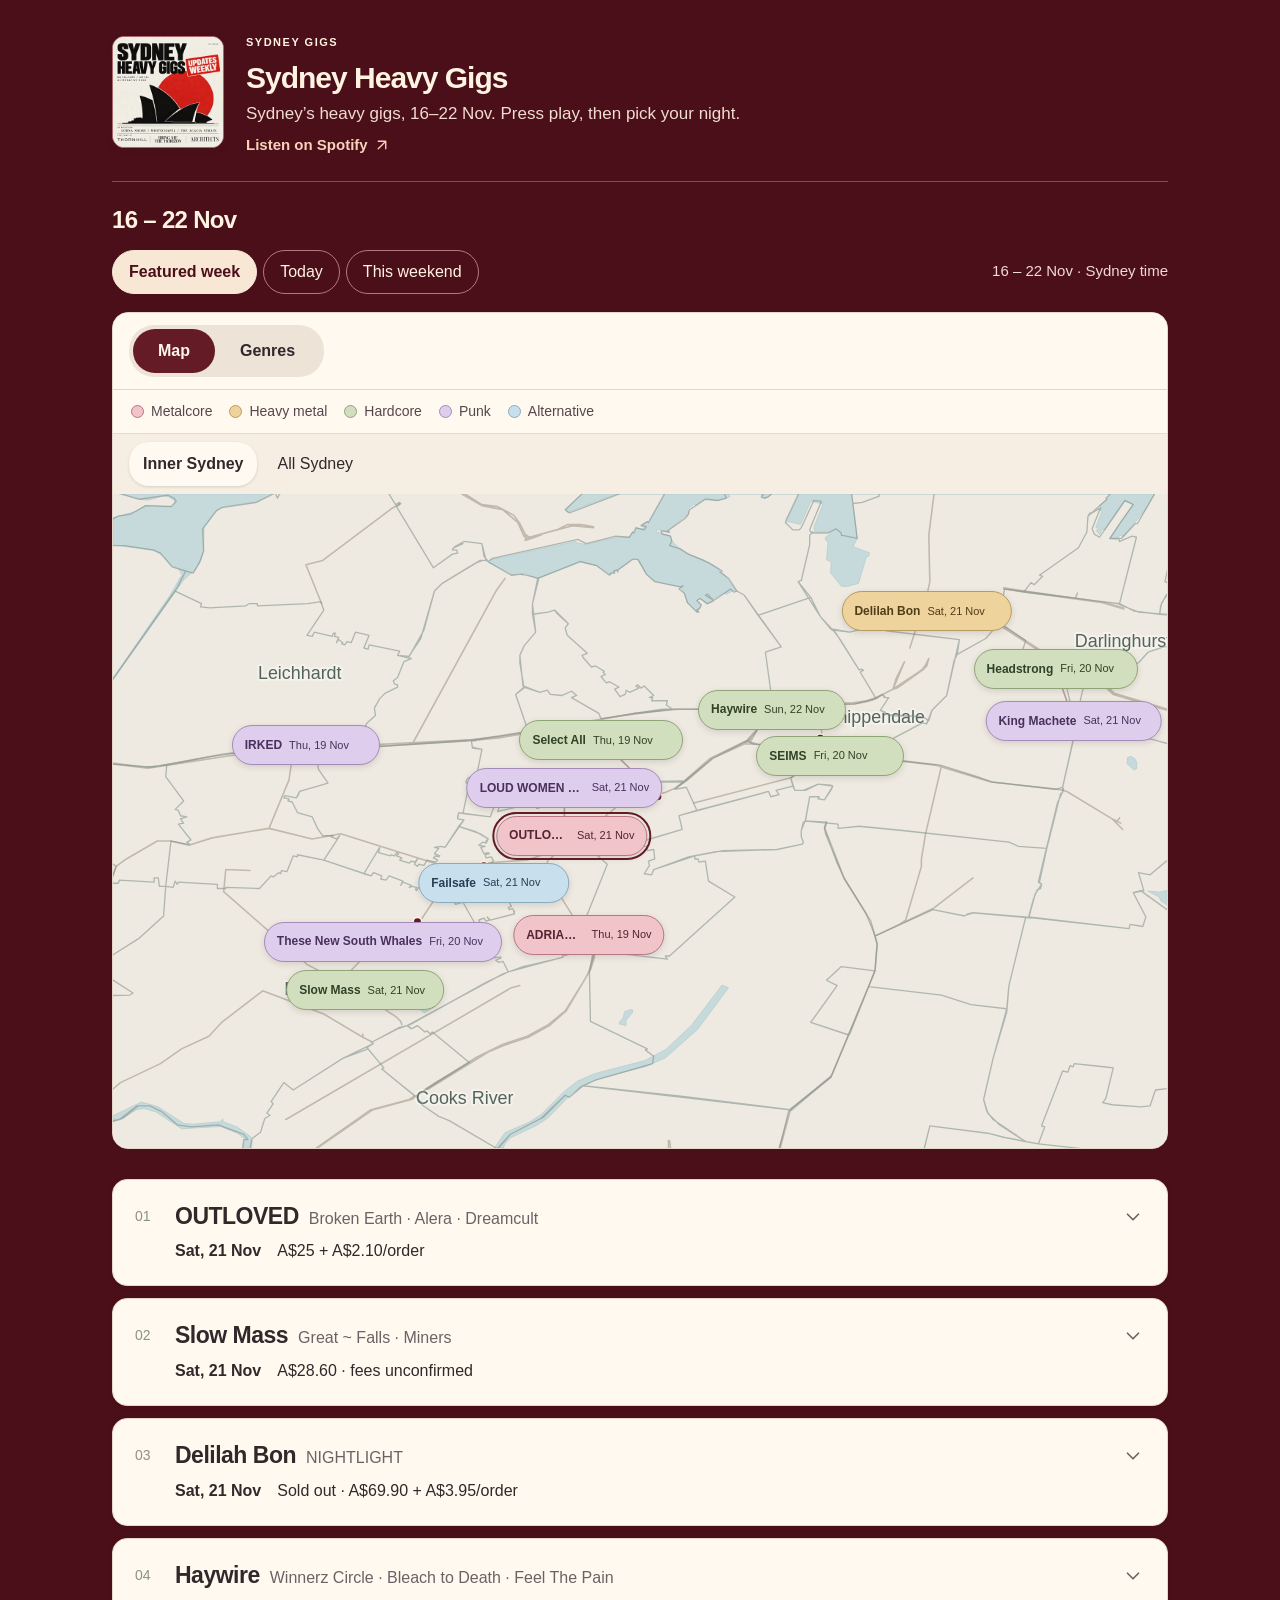
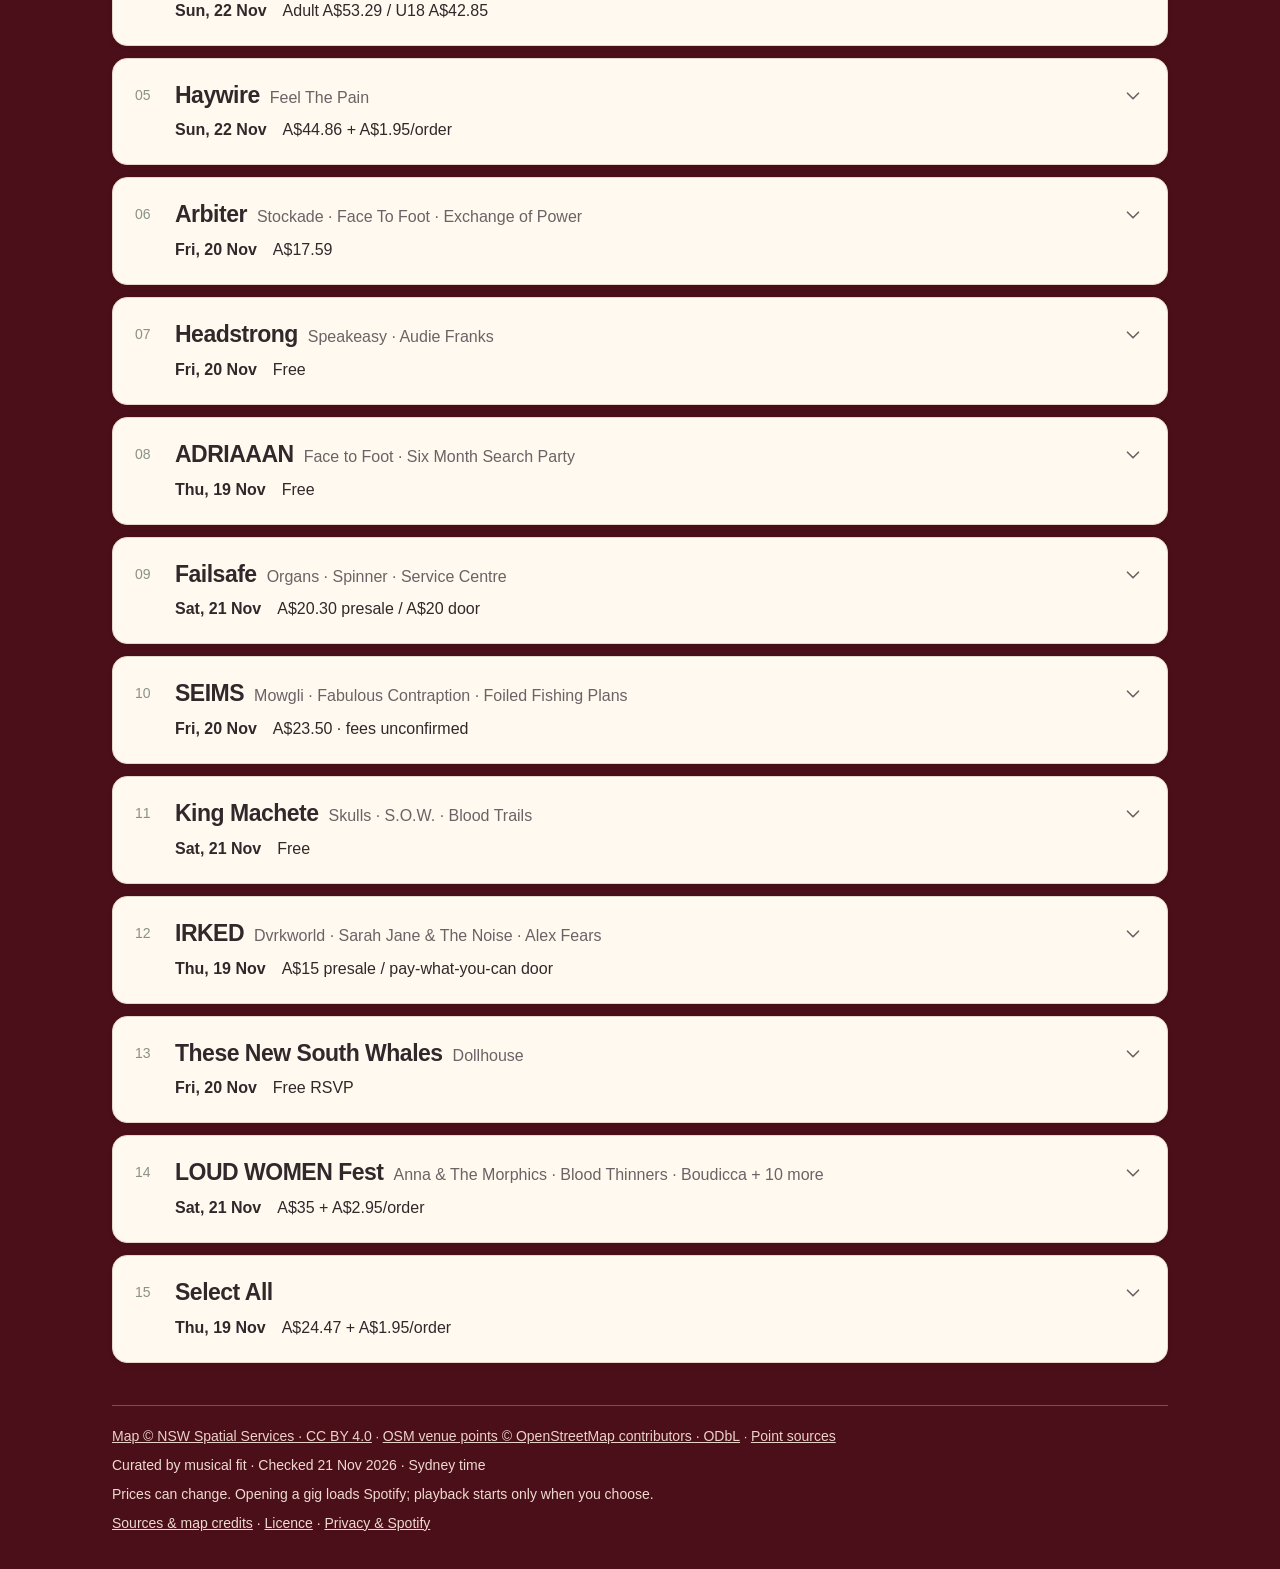
==== index.html @ d54b00a6 "Record verified OUTLOVED ticket tiers for 21 November" ====
<!doctype html>
<html lang="en"><head><meta charset="UTF-8"><meta name="viewport" content="width=device-width, initial-scale=1"><meta name="color-scheme" content="light"><meta name="referrer" content="no-referrer"><meta http-equiv="Content-Security-Policy" content="default-src 'none'; script-src 'self'; style-src 'self'; img-src 'self'; font-src 'self'; connect-src 'none'; frame-src https://open.spotify.com; object-src 'none'; base-uri 'none'; form-action 'none'"><title>Sydney gigs · 16–22 Nov</title><link rel="icon" href="favicon.svg?v=5b30d2fde8ed" type="image/svg+xml"><link rel="stylesheet" href="styles.css?v=2fd31ad7892c"><script src="security.js?v=bd25b4d85fe7" defer></script><script src="data.js?v=3a622772c182" defer></script><script src="geography.js?v=f5ee540078b4" defer></script><script src="app.js?v=1db90d4c1650" defer></script></head><body>
<a class="skip" href="#gigs">Skip to gigs</a><div class="page"><header class="playlist-header"><a class="playlist-feature" href="https://open.spotify.com/playlist/6vTaQXckWnAOEFIiVMTHNh" target="_blank" rel="noopener noreferrer"><div class="playlist-cover" id="playlist-cover"><img src="playlist-cover.webp?v=d2bd3bd86e45" width="300" height="300" alt="Sydney Heavy Gigs playlist artwork in cream and red"></div><div class="playlist-copy"><span class="brand">SYDNEY GIGS</span><h1>Sydney Heavy Gigs</h1><p>Sydney’s heavy gigs, 16–22 Nov. Press play, then pick your night.</p><span class="playlist-service">Listen on Spotify <svg class="ui-icon" width="18" height="18" viewBox="0 0 24 24" fill="none" stroke="currentColor" stroke-width="1.8" stroke-linecap="round" stroke-linejoin="round" aria-hidden="true" focusable="false"><path d="M7 17 17 7M7 7h10v10"/></svg></span></div></a></header>
<main><div class="week-line"><h2>16 – 22 Nov</h2></div><div class="date-controls"><div class="quick-filters" role="group" aria-label="Show dates"><button data-quick-filter="week" aria-pressed="true">Featured week</button><button data-quick-filter="today" aria-pressed="false">Today</button><button data-quick-filter="weekend" aria-pressed="false">This weekend</button></div><p id="quick-range" aria-live="polite">16 – 22 Nov · Sydney time</p></div><p id="quick-empty" role="status" hidden></p><section class="explorer" aria-label="Explore individual shows"><div class="map-bar"><div class="view-switch" role="group" aria-label="Explore by location or sound"><button id="map-toggle" aria-pressed="true">Map</button><button id="sound-toggle" aria-pressed="false">Genres</button></div></div><div id="genre-legend" class="genre-legend" aria-label="Genre colour legend"></div><div id="map-view"><div class="map-range" role="group" aria-label="Geographic coverage"><button data-map-range="city" aria-pressed="true">Inner Sydney</button><button data-map-range="wide" aria-pressed="false">All Sydney</button></div><div class="map-scroll"><div class="map-canvas" id="map-canvas"><img id="geographic-map" src="sydney-map.svg?v=905423e8b8bd" alt="Geographic map of Sydney"><img id="suburb-boundaries" src="sydney-suburbs.svg?v=fa37e2499f1a" alt="" aria-hidden="true"><svg id="map-lines" viewBox="0 0 1000 620" preserveAspectRatio="none" aria-hidden="true"></svg><div id="map-markers"></div></div></div></div><div id="sound-view" hidden><div id="genre-map" class="genre-map" aria-label="Individual gigs arranged across related genre regions"></div></div></section>
<section id="gigs" aria-label="This week's shows"><div id="gig-list"></div></section></main><footer><p class="map-attribution"><a href="MAP-LICENSE.txt?v=385b7ab3bd0a">Map © NSW Spatial Services · CC BY 4.0</a> · <a href="venue-coordinate-license.txt?v=2ff74d38068f">OSM venue points © OpenStreetMap contributors · ODbL</a> · <a href="venue-coordinate-sources.json?v=ea7352eab6ef">Point sources</a></p><p>Curated by musical fit · Checked 21 Nov 2026 · Sydney time</p><p>Prices can change. Opening a gig loads Spotify; playback starts only when you choose.</p><a href="PROVENANCE.txt?v=2e82fd19e1f1">Sources & map credits</a> · <a href="LICENSE.txt?v=875b96231281">Licence</a> · <a href="PRIVACY.txt?v=d795142dca82">Privacy & Spotify</a></footer></div>
<noscript>Enable JavaScript to explore the locally bundled gig data.</noscript></body></html>
---- styles.css ----
:root{--bg:#f6f7f4;--ink:#192720;--muted:#526158;--line:#d8dfd6;--accent:#a52f24;--white:#fff;--soft:#e9eee7}*{box-sizing:border-box}body{margin:0;background:var(--bg);color:var(--ink);font-family:Arial,Helvetica,sans-serif;font-size:17px;line-height:1.5}button,input,select{font:inherit;color:inherit}a{color:inherit}button,a{touch-action:manipulation}button{cursor:pointer}button:focus-visible,a:focus-visible{outline:3px solid var(--accent);outline-offset:4px}[hidden]{display:none!important}.page{max-width:1120px;padding:0 32px;margin:auto}header{display:flex;justify-content:space-between;align-items:center;gap:28px;padding:40px 0 34px}.brand{font-size:13px;font-weight:800;letter-spacing:2px}h1{font-size:38px;letter-spacing:-1.5px;line-height:1.1;margin:12px 0}header p{margin:0;color:var(--muted);font-size:17px}.playlist{border-radius:30px;background:var(--ink);color:white;font-size:16px;font-weight:700;padding:14px 23px;text-decoration:none;white-space:nowrap}.playlist:hover{background:var(--accent)}.week-line{display:flex;justify-content:space-between;align-items:center;padding:24px 0 18px;border-top:1px solid var(--line)}h2{font-size:24px;letter-spacing:-.7px;margin:0}.week-line>span{font-size:16px;color:var(--muted)}.explorer{border:1px solid var(--line);border-radius:18px;overflow:hidden;background:var(--white)}.map-bar{padding:16px 20px;display:flex;align-items:center;justify-content:space-between;gap:14px;border-bottom:1px solid var(--line)}.view-switch{display:flex;background:var(--soft);padding:4px;border-radius:25px}.view-switch button{border:0;background:transparent;border-radius:24px;padding:9px 25px;font-size:16px;font-weight:700;min-height:44px}.view-switch button[aria-pressed=true]{background:var(--ink);color:white}.map-help{color:var(--muted);font-size:15px}.map-canvas{position:relative;aspect-ratio:1000/620;background:#e6ede5;overflow:hidden}.map-canvas>img,.map-canvas>svg{width:100%;height:100%;position:absolute;inset:0}.map-canvas>img{object-fit:fill}.map-canvas>svg{pointer-events:none}.leader{stroke:#5a7164;stroke-width:1;opacity:.55}.gig-marker{position:absolute;transform:translate(-50%,-50%);border:2px solid white;background:var(--ink);color:#fff;width:38px;height:38px;border-radius:50%;font-size:14px;font-weight:700;display:grid;place-items:center;box-shadow:0 1px 4px #182b2840}.gig-marker:hover,.gig-marker[aria-pressed=true]{background:var(--accent);z-index:5;outline:3px solid #fff9}.gig-marker .marker-name{display:none}.map-note{font-size:14px;color:var(--muted);margin:0;padding:13px 20px}.selected-gig{border-top:1px solid var(--line);padding:20px;display:flex;align-items:center;gap:18px;justify-content:space-between;background:#fcfdfb}.selected-gig .selection-info{flex:1}.selection-label{font-size:13px;color:var(--accent);font-weight:bold;margin:0 0 4px}.selected-title{font-weight:800;font-size:23px;line-height:1.25;border:0;background:none;padding:0;text-align:left}.selected-meta{font-size:16px;color:var(--muted);margin:6px 0 0}.ticket-link{border:1px solid var(--ink);border-radius:25px;padding:10px 18px;font-weight:700;font-size:16px;text-decoration:none;min-height:46px;display:inline-flex;align-items:center;justify-content:center;white-space:nowrap}.ticket-link:hover{background:var(--ink);color:white}.genre-map{display:grid;grid-template-columns:repeat(3,1fr);gap:12px;padding:18px;background:#f4f6f1}.genre-region{padding:18px;border-radius:20px;min-width:0;background:#e4ebe3}.genre-region h3{font-size:18px;margin:0 0 13px;letter-spacing:-.4px}.genre-region:nth-child(1){background:#ead6cf}.genre-region:nth-child(2){background:#dde3d1}.genre-region:nth-child(3){background:#e9e3c9}.genre-region:nth-child(4){background:#d9e6df}.genre-region:nth-child(5){background:#dfddeb}.genre-region:nth-child(6){background:#e6e4dd}.genre-region:nth-child(7){background:#e2ded9}.genre-gigs{display:flex;flex-direction:column;gap:8px}.genre-gig{display:flex;align-items:center;gap:8px;text-align:left;border:1px solid #ffffffaa;background:#ffffffa8;border-radius:11px;padding:10px;font-size:15px;line-height:1.25;min-height:46px}.genre-gig .mini-number{font-size:12px;opacity:.7}.genre-gig[aria-pressed=true],.genre-gig:hover{background:var(--ink);color:white}.genre-gig .mini-date{font-size:12px;display:block;margin-top:4px;color:inherit;opacity:.8}#gigs{padding:30px 0}.gig-row{display:grid;grid-template-columns:36px 1fr auto;gap:16px;padding:26px 0;border-bottom:1px solid var(--line);align-items:start}.gig-number{color:#6d7b70;font-size:16px;padding-top:3px}.gig-main{min-width:0}.gig-heading{display:flex;align-items:baseline;gap:10px;flex-wrap:wrap}.band-button{font-size:22px;font-weight:800;line-height:1.25;background:none;border:0;padding:0;text-align:left;letter-spacing:-.45px}.band-button:hover{text-decoration:underline}.gig-support{font-size:16px;color:var(--muted);line-height:1.45}.gig-info{font-size:16px;margin-top:9px;color:var(--muted)}.gig-info strong{color:var(--ink)}.price-line{font-size:16px;margin-top:5px;color:var(--ink)}.row-action{padding-top:1px}.more-supports{font-size:15px;color:var(--muted)}footer{border-top:1px solid var(--line);padding:25px 0 35px;font-size:14px;color:var(--muted)}footer p{margin:0 0 8px}footer a{font-size:14px}dialog{border:1px solid var(--line);border-radius:18px;background:var(--bg);color:var(--ink);padding:36px;max-width:620px;width:calc(100% - 28px);max-height:90vh;box-shadow:0 20px 70px #0003}dialog::backdrop{background:#14231bb8}.close-dialog{position:absolute;top:8px;right:10px;background:none;border:0;width:48px;height:48px;font-size:32px}.dialog-kicker{font-size:15px;color:var(--accent)}dialog h2{font-size:30px;margin:15px 20px 14px 0;line-height:1.2}.dialog-info{white-space:pre-line;font-size:17px}.dialog-fit{border-top:1px solid var(--line);padding-top:16px;font-size:17px}.detail-links{display:flex;gap:10px;flex-wrap:wrap;margin:20px 0}.detail-links a{border:1px solid var(--ink);border-radius:24px;display:inline-flex;align-items:center;min-height:46px;padding:10px 17px;font-size:16px;text-decoration:none}.detail-links a:first-child{background:var(--ink);color:white}dialog h3{font-size:19px;margin:25px 0 14px}.artist-links{display:flex;gap:8px;flex-wrap:wrap}.artist-links a,.artist-links span{font-size:15px;min-height:44px;padding:9px 12px;border:1px solid var(--line);border-radius:10px;display:inline-flex;align-items:center}.artist-links span{color:var(--muted)}.source-note{font-size:14px;color:var(--muted);overflow-wrap:anywhere}.skip{position:fixed;top:-100px;z-index:100;background:var(--ink);color:white;padding:12px}.skip:focus{top:10px}
@media(max-width:700px){.page{padding:0 18px}header{display:block;padding:28px 0}h1{font-size:32px;margin:11px 0}header p{font-size:16px;max-width:360px}.playlist{display:inline-flex;margin-top:20px;font-size:16px;padding:12px 20px}h2{font-size:23px}.week-line{padding:20px 0 15px}.map-bar{padding:12px;gap:8px}.map-help{display:none}.view-switch{width:100%}.view-switch button{flex:1;padding:9px 16px}.map-canvas{aspect-ratio:650/750}.map-canvas>img,.map-canvas>svg{object-fit:fill}.gig-marker{width:32px;height:32px;font-size:12px;border-width:2px}.map-note{font-size:14px;padding:12px}.selected-gig{padding:16px;display:block}.selected-title{font-size:22px}.selected-meta{font-size:16px}.selected-gig .ticket-link{margin-top:14px}.genre-map{grid-template-columns:1fr 1fr;padding:10px;gap:9px}.genre-region{padding:12px;border-radius:14px}.genre-region h3{font-size:17px}.genre-gig{font-size:15px;padding:10px 8px}.genre-gig .mini-number{display:none}.genre-region:last-child{grid-column:span 2}.gig-row{grid-template-columns:26px 1fr;gap:10px;padding:23px 0}.gig-number{font-size:15px}.band-button{font-size:22px}.gig-heading{display:block}.gig-support{display:block;font-size:16px;margin-top:6px}.gig-info,.price-line{font-size:16px}.row-action{grid-column:2}.row-action .ticket-link{padding:8px 16px;min-height:44px;font-size:16px}#gigs{padding-top:15px}.gig-info span{display:block}dialog{padding:28px 22px}dialog h2{font-size:27px}.source-note{font-size:14px}}
@media(prefers-reduced-motion:no-preference){button,a{transition:background-color .15s,color .15s}}

.map-range{display:flex;gap:6px;padding:12px 20px;background:#f4f6f1}.map-range button{border:0;background:transparent;border-radius:20px;padding:8px 14px;min-height:44px;font-size:15px}.map-range button[aria-pressed=true]{background:white;box-shadow:0 1px 3px #0002;font-weight:bold}.load-spotify{min-height:46px;padding:10px 18px;border:1px solid var(--ink);border-radius:24px;background:var(--ink);color:white;font-size:16px}.spotify-slot iframe{border:0;border-radius:12px;margin-top:12px}.map-note{padding-bottom:15px}

.gig-marker{width:44px;height:44px;font-size:15px}.gig-marker[aria-pressed=true] .marker-name{display:block;position:absolute;left:50%;bottom:calc(100% + 6px);transform:translateX(-50%);background:var(--ink);border:2px solid white;color:white;border-radius:9px;padding:7px 10px;white-space:nowrap;font-size:15px;max-width:220px;overflow:hidden;text-overflow:ellipsis;box-shadow:0 2px 8px #0003;pointer-events:none}@media(max-width:700px){.gig-marker{width:44px;height:44px;font-size:15px}.map-canvas{aspect-ratio:650/850}}

.gig-row{grid-template-columns:30px 1fr;gap:14px;padding:0;border-bottom:1px solid var(--line)}.gig-number{padding-top:28px}.gig-summary{border:0;background:none;position:relative;padding:24px 32px 24px 0;text-align:left;width:100%;min-width:0}.band-name{font-size:23px;font-weight:800;letter-spacing:-.5px;line-height:1.25}.gig-facts{display:flex;gap:18px;flex-wrap:wrap;font-size:16px;margin-top:10px}.gig-facts strong{font-weight:600}.expand-icon{position:absolute;right:0;top:25px;font-size:25px;color:var(--muted)}.gig-summary:hover .band-name{text-decoration:underline}.gig-summary[aria-expanded=true] .band-name{color:var(--accent)}.gig-details{grid-column:2;padding:0 0 26px}.gig-details .dialog-fit{margin:14px 0}.gig-details h3{font-size:19px;margin:24px 0 12px}.gig-details .source-note{max-width:720px}.gig-details .spotify-slot{max-width:620px}@media(max-width:700px){.gig-row{grid-template-columns:23px 1fr;gap:9px}.gig-summary{padding:23px 25px 23px 0}.band-name{font-size:22px}.gig-facts{gap:4px;flex-direction:column;font-size:16px}.gig-details{grid-column:1 / -1;padding:0 0 22px}.gig-support{font-size:16px}.expand-icon{font-size:24px}}

.map-scroll{overflow:auto;overscroll-behavior-inline:contain}.map-canvas{aspect-ratio:1000/620;min-width:720px}.map-credit{font-size:12px;color:var(--muted);padding:0 20px 13px;margin:0}@media(max-width:700px){.map-canvas{aspect-ratio:1000/620;min-width:720px}.map-credit{padding:0 12px 13px}}

.map-credit{font-size:14px}.map-range button{font-size:16px}.genre-gig .mini-date{font-size:14px}.genre-gig .mini-number{font-size:14px}

.unlocated{padding:0 20px 15px;font-size:15px}.unlocated summary{cursor:pointer;min-height:44px;display:list-item;padding:8px 0}.unlocated-list{display:flex;gap:8px;flex-wrap:wrap}.unlocated-list button{border:1px solid var(--line);padding:10px 12px;min-height:44px;background:white;border-radius:10px;font-size:15px}

.quick-filters{display:flex;gap:8px;margin:12px 0}.quick-filters button{font:inherit;min-height:44px;border:1px solid #ccc;background:transparent;border-radius:22px;padding:8px 16px}.quick-filters button[aria-pressed="true"]{background:#242624;color:#fff}#quick-empty{padding:12px;font-size:16px}
/* Focused 15-show edition: neutral surfaces, one warm accent. */
:root{--bg:#f7f7f5;--ink:#292c29;--muted:#666c66;--line:#dfe2db;--accent:#aa432e;--white:#fff;--soft:#eceee9}
.playlist-header{padding:28px 0 24px;display:block}.playlist-feature{display:flex;align-items:center;gap:22px;text-decoration:none;width:fit-content}.playlist-cover{width:112px;height:112px;flex:none;border-radius:12px;overflow:hidden;background:#eadcc4;color:#aa432e;display:grid;place-items:center;box-shadow:0 2px 8px #2a2d2210}.playlist-cover span{font-size:22px;font-weight:900;line-height:.95;letter-spacing:-1px}.playlist-cover img{width:100%;height:100%;object-fit:cover;display:block}.playlist-copy h1{font-size:30px;margin:7px 0;letter-spacing:-1px}.playlist-copy p{font-size:17px;margin:0;color:var(--muted)}.playlist-service{display:block;margin-top:8px;font-size:15px;font-weight:700;color:var(--accent)}.playlist-copy .brand{font-size:11px;letter-spacing:1.5px}.week-line{padding:20px 0 12px}.date-controls{display:flex;justify-content:space-between;align-items:center;gap:14px;margin:0 0 18px}.quick-filters{margin:0;display:flex;gap:6px;flex-wrap:wrap}.quick-filters button{border:1px solid var(--line);background:#fff;min-height:44px;padding:8px 16px;font-size:16px;border-radius:24px}.quick-filters button[aria-pressed=true]{background:var(--ink);border-color:var(--ink);color:white;font-weight:700}#quick-range{font-size:15px;color:var(--muted);margin:0}#quick-empty{margin:0 0 24px;padding:22px;background:#fff;border:1px solid var(--line);border-left:3px solid var(--accent);border-radius:12px;font-size:17px;line-height:1.6}.map-bar{padding:12px 16px}.map-range{padding:8px 16px;background:#f5f6f2}.explorer{border-radius:16px}.map-note,.selected-gig{display:none}.gig-row{border:1px solid var(--line);border-radius:15px;background:#fff;margin:0 0 12px;padding:0 22px;grid-template-columns:28px 1fr;gap:12px}.gig-number{font-size:14px;color:#8a9188;padding-top:26px}.gig-summary{padding:22px 30px 22px 0}.gig-heading{gap:10px}.band-name{font-size:23px}.gig-support{font-size:16px}.gig-facts{margin-top:9px;gap:16px;font-size:16px}.gig-details{padding:0 0 22px}.detail-layout{display:grid;grid-template-columns:minmax(0,1fr) minmax(280px,360px);gap:25px;align-items:start}.detail-layout:not(:has(.spotify-slot)){display:block}.detail-info{min-width:0;padding-top:2px}.detail-genre{font-size:16px;font-weight:700;color:var(--accent);margin:0 0 10px}.detail-time{font-size:16px;margin:0 0 12px}.venue-location{display:inline-block;font-size:17px;font-weight:600;text-decoration:underline;text-underline-offset:4px;line-height:1.5}.detail-actions{display:flex;gap:8px;flex-wrap:wrap;margin-top:20px}.detail-actions a{padding:9px 12px;min-height:44px;border:1px solid var(--line);border-radius:10px;font-size:15px;text-decoration:none;display:inline-flex;align-items:center;justify-content:center;background:#fafbf8}.detail-actions a:first-child{background:var(--ink);color:#fff;border-color:var(--ink)}.detail-actions a:hover{border-color:var(--accent)}.spotify-slot{min-width:0;max-width:none!important}.spotify-slot iframe{display:block;border:0;border-radius:12px;margin:0;width:100%;height:352px}.full-lineup{margin-top:16px;font-size:15px;color:var(--muted)}.full-lineup summary{cursor:pointer;min-height:44px;padding:9px 0}.full-lineup p{margin:0 0 10px}.map-attribution{font-size:13px}footer{padding-top:20px}.genre-map{padding:14px}.genre-region:empty{display:none}
@media(max-width:760px){.playlist-header{padding:23px 0}.playlist-feature{gap:16px}.playlist-cover{width:88px;height:88px;border-radius:10px}.playlist-cover span{font-size:18px}.playlist-copy h1{font-size:25px;line-height:1.1;margin:6px 0}.playlist-copy p{font-size:16px;max-width:240px}.playlist-service{font-size:14px;margin-top:6px}.playlist-copy .brand{display:none}.date-controls{display:block;margin-bottom:16px}.quick-filters{gap:6px}.quick-filters button{padding:8px 13px;font-size:15px}#quick-range{margin-top:10px;font-size:15px}.gig-row{padding:0 16px;grid-template-columns:20px 1fr;gap:10px}.gig-summary{padding:20px 24px 20px 0}.gig-number{padding-top:24px}.band-name{font-size:22px}.gig-support{font-size:16px}.gig-facts{gap:4px;font-size:16px}.gig-details{grid-column:1 / -1}.detail-layout{display:flex;flex-direction:column;gap:18px}.detail-info{width:100%}.spotify-slot{width:100%;max-width:440px!important}.detail-actions{margin-top:16px;gap:7px}.detail-actions a{font-size:14px;padding:9px 10px}.map-attribution{font-size:13px}}
/* Burgundy edition: cream surfaces, restrained genre colour, readable named markers. */
:root{--bg:#4b0f19;--ink:#30282b;--muted:#6c6266;--line:#dfd7cf;--accent:#8c2945;--white:#fff9ef;--soft:#eee7dc}
body{background:var(--bg);color:#fff3e1}.playlist-copy h1,.playlist-copy .brand{color:#fff3e1}.playlist-copy p{color:#f1ddcf}.playlist-service{color:#f8d3ba}.playlist-cover{background:#f1e4cf;border:1px solid #a87179}.week-line{border-color:#885565}.date-controls #quick-range{color:#efdbd2}.quick-filters button{background:transparent;border-color:#ad7a88;color:#fff3e1}.quick-filters button[aria-pressed=true]{background:#f7e7d4;color:#4b0f19;border-color:#f7e7d4}.quick-filters button:hover{border-color:#fff3e1}.explorer,.gig-row{background:#fff9ef;color:var(--ink);border-color:#e4d6c9}.map-bar{background:#fff9ef;border-color:#e4d6c9}.map-range{background:#f6eee2}.map-range button[aria-pressed=true]{background:#fffaf1}.view-switch{background:#eee3d7}.view-switch button[aria-pressed=true]{background:#641b26;color:#fff5e8}.gig-details,.gig-summary{color:var(--ink)}.gig-row{box-shadow:0 2px 6px #210c1312}.detail-actions a{background:#f9f0e4;border-color:#ddcfc2}.detail-actions a:first-child{background:#641b26;border-color:#641b26;color:#fff5e8}#quick-empty{background:#fff9ef;color:var(--ink);border-color:#ddcbbc;border-left-color:#d9a78e}.genre-map{background:#f6eee3}.genre-region{background:#f0e7dc!important;border:1px solid #e8dcd0}.genre-region h3{color:#5d5054}.genre-legend{display:flex;flex-wrap:wrap;gap:8px 17px;padding:12px 18px;background:#fff9ef;border-bottom:1px solid #e5d9cc}.legend-item{display:inline-flex;align-items:center;gap:7px;font-size:14px;line-height:1.4;color:#57464d}.legend-swatch{display:inline-block;width:13px;height:13px;border-radius:50%;background:var(--genre-bg);border:1px solid var(--genre-edge)}
[data-genre=metalcore]{--genre-bg:#f0c4c9;--genre-ink:#552331;--genre-edge:#b87584}
[data-genre=heavy-metal]{--genre-bg:#efd39d;--genre-ink:#503c19;--genre-edge:#b69b63}
[data-genre=hardcore]{--genre-bg:#d1dfbe;--genre-ink:#304226;--genre-edge:#90a577}
[data-genre=punk]{--genre-bg:#dfcdee;--genre-ink:#49315b;--genre-edge:#a58bb7}
[data-genre=alternative]{--genre-bg:#c8dfed;--genre-ink:#263f55;--genre-edge:#88acbf}
[data-genre=industrial]{--genre-bg:#d3d3e7;--genre-ink:#36364d;--genre-edge:#9494af}
[data-genre=tributes]{--genre-bg:#e2d8cb;--genre-ink:#4e4439;--genre-edge:#aea18e}
.genre-gig{background:var(--genre-bg);color:var(--genre-ink);border:1px solid var(--genre-edge);border-radius:15px;padding:11px 12px;font-size:16px}.genre-gig:hover,.genre-gig[aria-pressed=true]{background:var(--genre-bg);color:var(--genre-ink);outline:2px solid #641b26;outline-offset:1px}.genre-gig .mini-number{display:none}.genre-gig .mini-date{font-size:14px;opacity:1;margin-top:5px}.gig-marker{width:184px;height:76px;min-height:76px;border-radius:15px;padding:9px 11px;background:var(--genre-bg);color:var(--genre-ink);border:1px solid var(--genre-edge);display:flex;flex-direction:column;justify-content:center;align-items:flex-start;gap:4px;text-align:left;box-shadow:0 2px 6px #33272a26}.gig-marker:hover,.gig-marker[aria-pressed=true]{background:var(--genre-bg);color:var(--genre-ink);outline:2px solid #641b26;outline-offset:2px;z-index:5}.map-band{display:block;font-size:15px;font-weight:750;line-height:1.2;white-space:normal;overflow-wrap:normal}.map-date{display:block;font-size:14px;line-height:1.15;font-weight:500;white-space:nowrap}.leader{stroke:#74525d;stroke-width:1.5;opacity:.65}.venue-anchor{fill:#641b26;stroke:#fff4e5;stroke-width:1.5}.map-canvas{min-height:460px}.map-scroll{background:#f3e9db}footer{color:#efdad0;border-color:#885565}.map-attribution{color:#ebd2c8}.playlist-feature:focus-visible,.quick-filters button:focus-visible{outline-color:#ffe8ca}
@media(max-width:760px){.genre-legend{gap:7px 13px;padding:11px 13px}.legend-item{font-size:14px}.gig-marker{width:184px;height:76px;font-size:15px}.map-canvas{min-height:460px}.genre-gig{font-size:15px}.playlist-copy p{color:#f1ddcf}}

.ui-icon{display:inline-block;vertical-align:middle;flex:none;margin-left:6px}.expand-icon{display:grid;place-items:center;width:24px;height:24px}.expand-icon .ui-icon{margin:0;width:22px;height:22px}.gig-summary[aria-expanded=true] .expand-icon svg{transform:rotate(180deg)}.full-lineup summary{list-style:none;display:flex;align-items:center;justify-content:space-between}.full-lineup summary::-webkit-details-marker{display:none}.full-lineup[open] summary svg{transform:rotate(180deg)}.playlist-service{display:flex;align-items:center}.playlist-service .ui-icon{margin-left:5px}
.map-canvas{min-width:740px;min-height:0;aspect-ratio:1000/620}@media(max-width:760px){.map-canvas{min-width:740px;min-height:0;aspect-ratio:1000/620}}

/* Wine-red refinement: compact geographic pills; main card typography unchanged. */
:root{--bg:#4b0f19;--accent:#862c36}
body{background:var(--bg)}.quick-filters button[aria-pressed=true]{color:#4b0f19}.view-switch button[aria-pressed=true],.detail-actions a:first-child{background:#641b26;border-color:#641b26}.week-line,footer{border-color:#8a4850}.quick-filters button{border-color:#b67879}.playlist-cover{border-color:#a8676d}
.gig-marker{height:40px;min-height:40px;border-radius:999px;display:flex;flex-direction:row;align-items:center;justify-content:flex-start;gap:7px;padding:0 12px;text-align:left;white-space:nowrap}
.map-band{display:block;min-width:0;overflow:hidden;text-overflow:ellipsis;white-space:nowrap;font-size:12px;line-height:1.2;font-weight:750}
.map-date{display:block;flex:none;white-space:nowrap;font-size:11px;line-height:1.2;font-weight:500}
.gig-marker[aria-pressed=true],.gig-marker:hover{outline-color:#641b26}.venue-anchor{fill:#641b26}.leader{stroke:#81545a;opacity:.5}
@media(max-width:760px){.gig-marker{height:40px;min-height:40px;border-radius:999px}.map-band{font-size:12px}.map-date{font-size:11px}}

#suburb-boundaries{pointer-events:none}
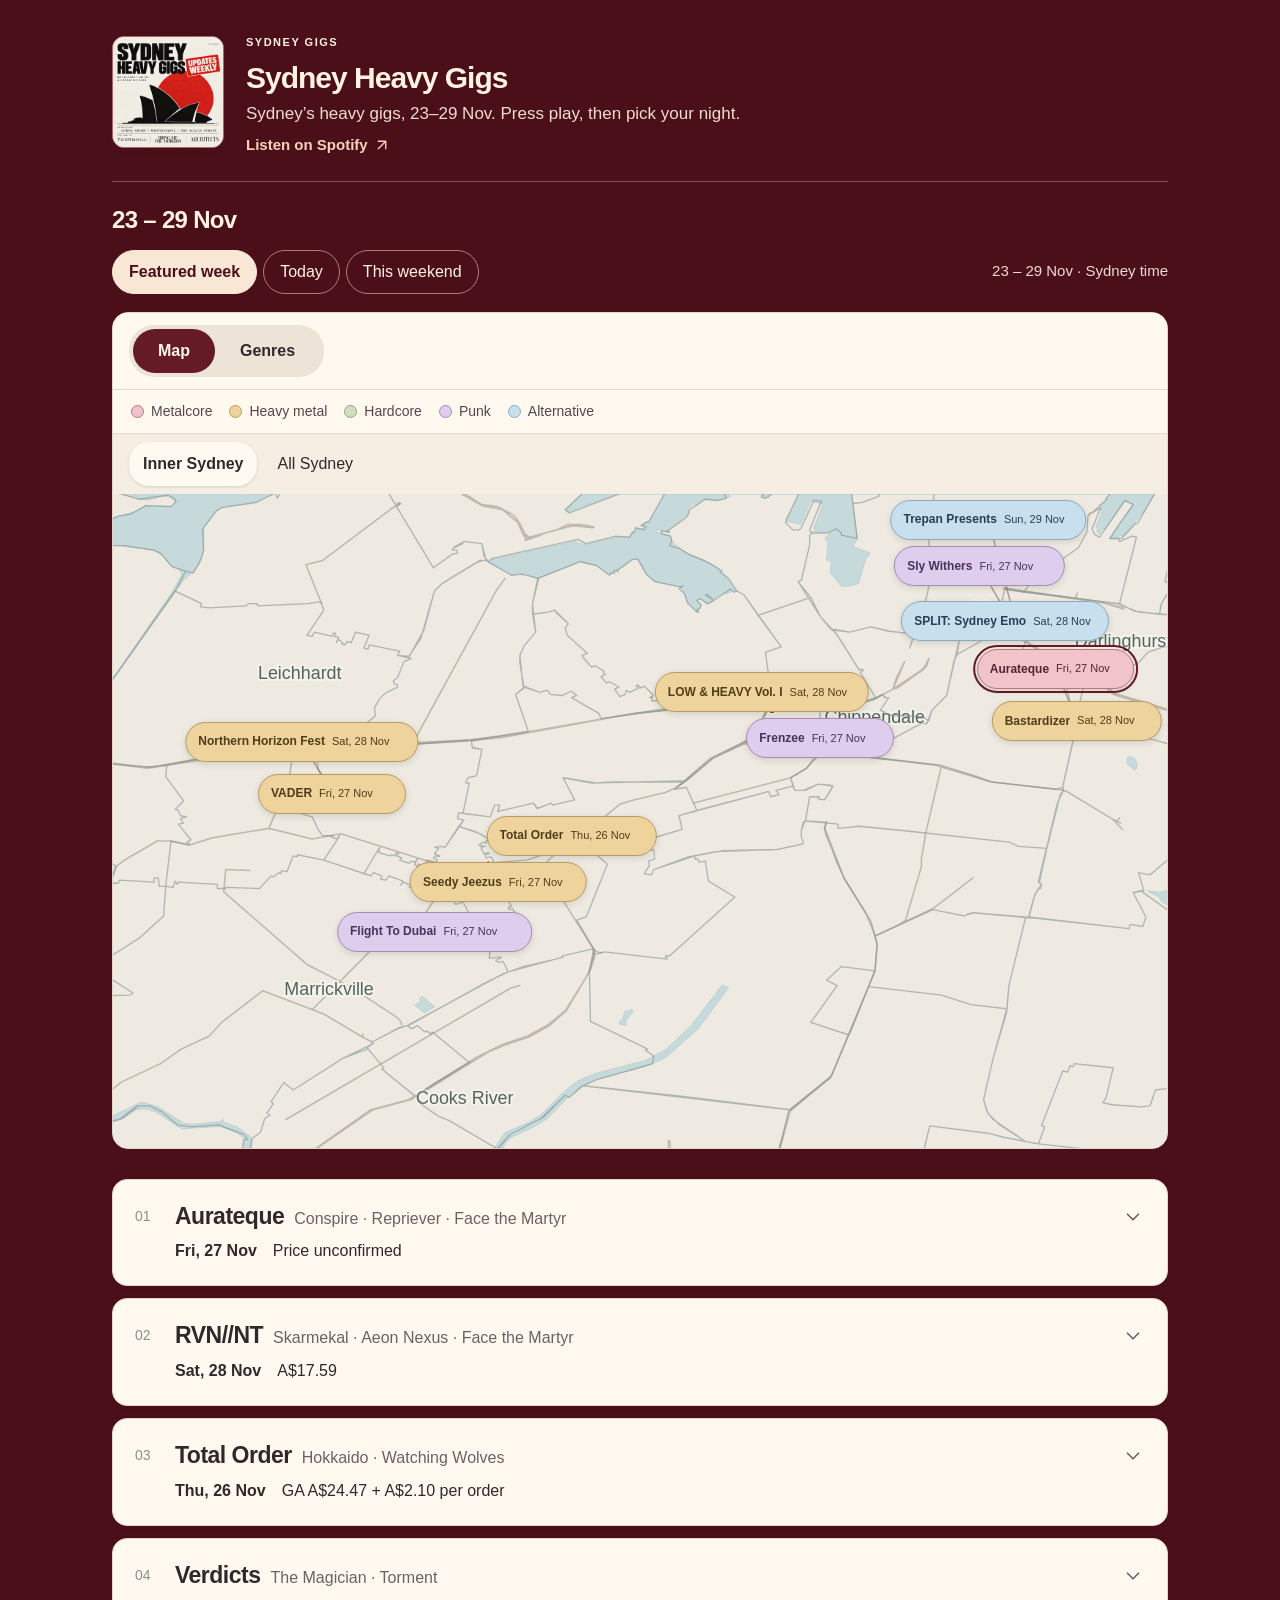
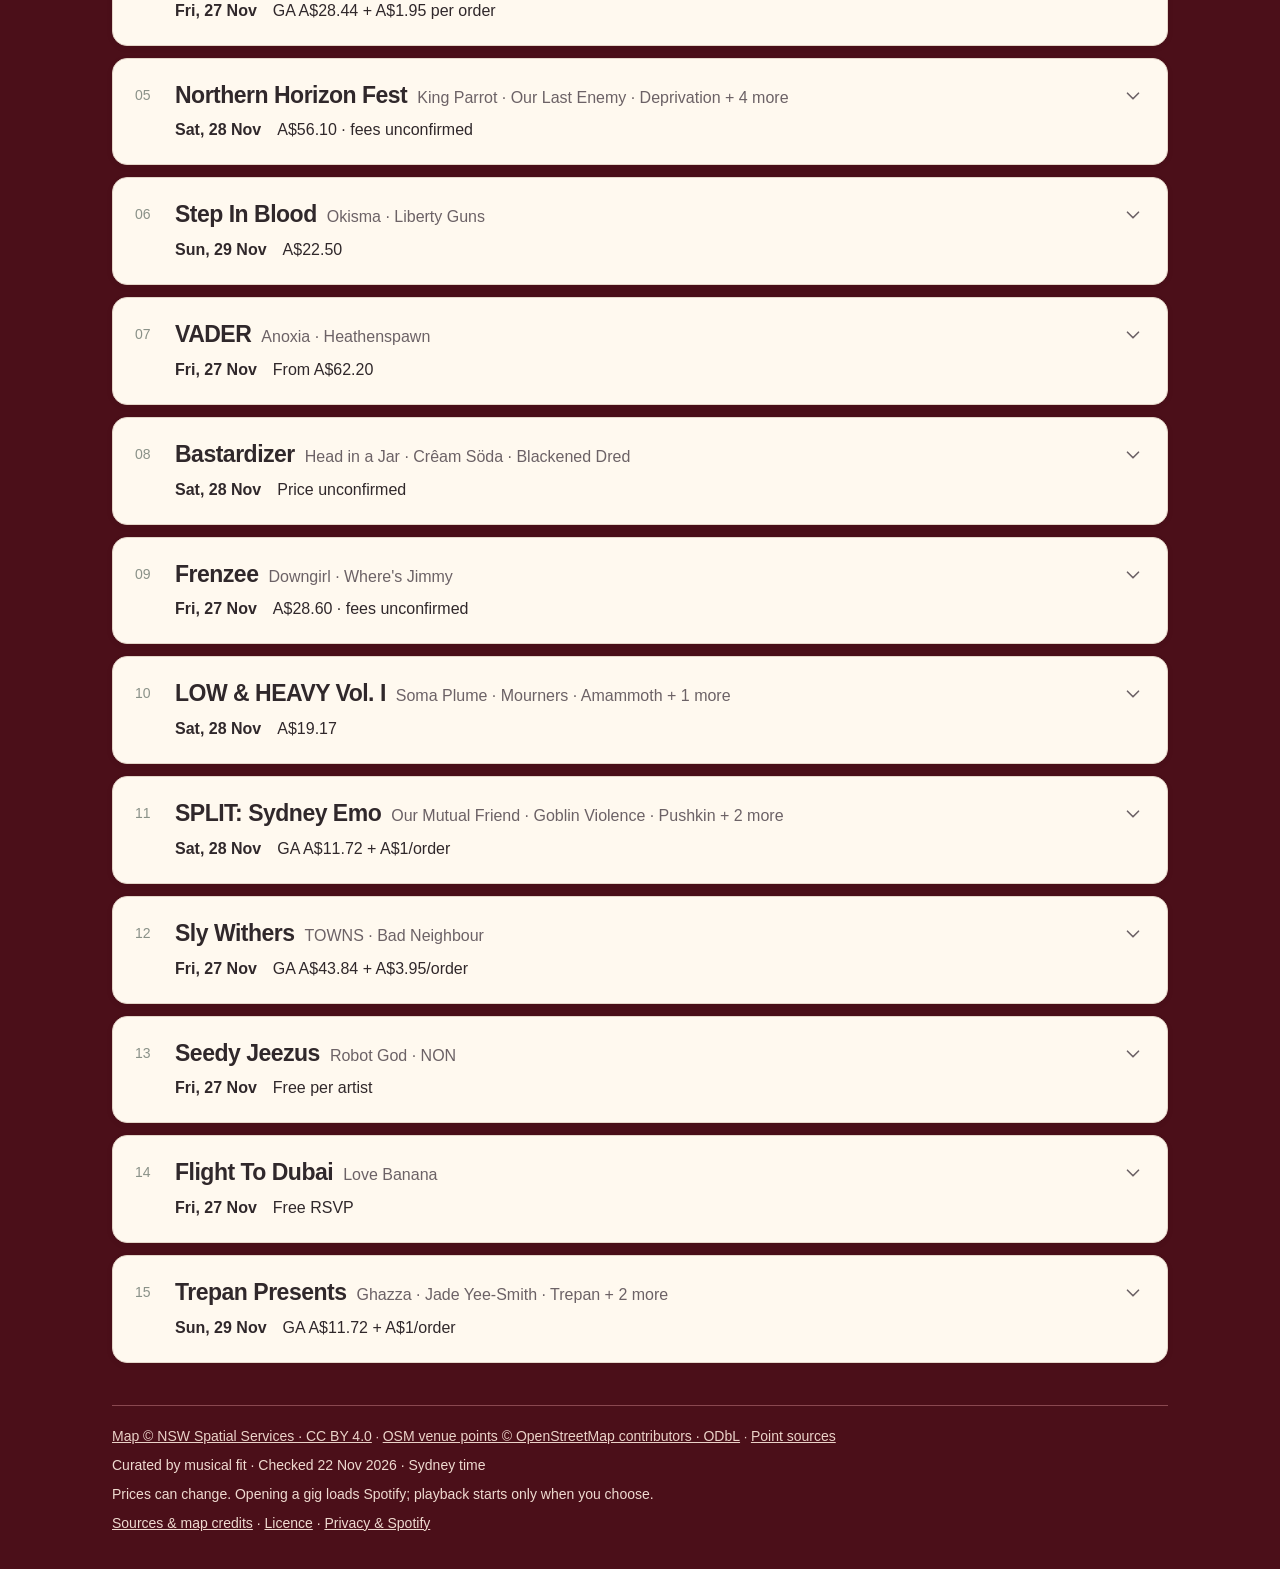
==== commit 548a35cb: "Publish Sydney heavy gigs for 23–29 November" ====
--- a/index.html
+++ b/index.html
@@ -1,11 +1,6 @@
 <!doctype html>
-<html lang="en"><head><meta charset="UTF-8"><meta name="viewport" content="width=device-width, initial-scale=1"><meta name="color-scheme" content="light"><meta name="referrer" content="no-referrer"><meta http-equiv="Content-Security-Policy" content="default-src 'none'; script-src 'self'; style-src 'self'; img-src 'self'; font-src 'self'; connect-src 'none'; frame-src https://open.spotify.com; object-src 'none'; base-uri 'none'; form-action 'none'"><title>Sydney gigs · 16–22 Nov</title><link rel="icon" href="favicon.svg?v=5b30d2fde8ed" type="image/svg+xml"><link rel="stylesheet" href="styles.css?v=2fd31ad7892c"><script src="security.js?v=bd25b4d85fe7" defer></script><script src="data.js?v=3a622772c182" defer></script><script src="geography.js?v=f5ee540078b4" defer></script><script src="app.js?v=1db90d4c1650" defer></script></head><body>
-<a class="skip" href="#gigs">Skip to gigs</a><div class="page"><header class="playlist-header"><a class="playlist-feature" href="https://open.spotify.com/playlist/6vTaQXckWnAOEFIiVMTHNh" target="_blank" rel="noopener noreferrer"><div class="playlist-cover" id="playlist-cover"><img src="playlist-cover.webp?v=d2bd3bd86e45" width="300" height="300" alt="Sydney Heavy Gigs playlist artwork in cream and red"></div><div class="playlist-copy"><span class="brand">SYDNEY GIGS</span><h1>Sydney Heavy Gigs</h1><p>Sydney’s heavy gigs, 16–22 Nov. Press play, then pick your night.</p><span class="playlist-service">Listen on Spotify <svg class="ui-icon" width="18" height="18" viewBox="0 0 24 24" fill="none" stroke="currentColor" stroke-width="1.8" stroke-linecap="round" stroke-linejoin="round" aria-hidden="true" focusable="false"><path d="M7 17 17 7M7 7h10v10"/></svg></span></div></a></header>
-<main><div class="week-line"><h2>16 – 22 Nov</h2></div><div class="date-controls"><div class="quick-filters" role="group" aria-label="Show dates"><button data-quick-filter="week" aria-pressed="true">Featured week</button><button data-quick-filter="today" aria-pressed="false">Today</button><button data-quick-filter="weekend" aria-pressed="false">This weekend</button></div><p id="quick-range" aria-live="polite">16 – 22 Nov · Sydney time</p></div><p id="quick-empty" role="status" hidden></p><section class="explorer" aria-label="Explore individual shows"><div class="map-bar"><div class="view-switch" role="group" aria-label="Explore by location or sound"><button id="map-toggle" aria-pressed="true">Map</button><button id="sound-toggle" aria-pressed="false">Genres</button></div></div><div id="genre-legend" class="genre-legend" aria-label="Genre colour legend"></div><div id="map-view"><div class="map-range" role="group" aria-label="Geographic coverage"><button data-map-range="city" aria-pressed="true">Inner Sydney</button><button data-map-range="wide" aria-pressed="false">All Sydney</button></div><div class="map-scroll"><div class="map-canvas" id="map-canvas"><img id="geographic-map" src="sydney-map.svg?v=905423e8b8bd" alt="Geographic map of Sydney"><img id="suburb-boundaries" src="sydney-suburbs.svg?v=fa37e2499f1a" alt="" aria-hidden="true"><svg id="map-lines" viewBox="0 0 1000 620" preserveAspectRatio="none" aria-hidden="true"></svg><div id="map-markers"></div></div></div></div><div id="sound-view" hidden><div id="genre-map" class="genre-map" aria-label="Individual gigs arranged across related genre regions"></div></div></section>
-<section id="gigs" aria-label="This week's shows"><div id="gig-list"></div></section></main><footer><p class="map-attribution"><a href="MAP-LICENSE.txt?v=385b7ab3bd0a">Map © NSW Spatial Services · CC BY 4.0</a> · <a href="venue-coordinate-license.txt?v=2ff74d38068f">OSM venue points © OpenStreetMap contributors · ODbL</a> · <a href="venue-coordinate-sources.json?v=ea7352eab6ef">Point sources</a></p><p>Curated by musical fit · Checked 21 Nov 2026 · Sydney time</p><p>Prices can change. Opening a gig loads Spotify; playback starts only when you choose.</p><a href="PROVENANCE.txt?v=2e82fd19e1f1">Sources & map credits</a> · <a href="LICENSE.txt?v=875b96231281">Licence</a> · <a href="PRIVACY.txt?v=d795142dca82">Privacy & Spotify</a></footer></div>
+<html lang="en"><head><meta charset="UTF-8"><meta name="viewport" content="width=device-width, initial-scale=1"><meta name="color-scheme" content="light"><meta name="referrer" content="no-referrer"><meta http-equiv="Content-Security-Policy" content="default-src 'none'; script-src 'self'; style-src 'self'; img-src 'self'; font-src 'self'; connect-src 'none'; frame-src https://open.spotify.com; object-src 'none'; base-uri 'none'; form-action 'none'"><title>Sydney gigs · 23–29 Nov</title><link rel="icon" href="favicon.svg?v=5b30d2fde8ed" type="image/svg+xml"><link rel="stylesheet" href="styles.css?v=2fd31ad7892c"><script src="security.js?v=bd25b4d85fe7" defer></script><script src="data.js?v=7dae2fe69fd7" defer></script><script src="geography.js?v=f5ee540078b4" defer></script><script src="app.js?v=22e27b8fe24b" defer></script></head><body>
+<a class="skip" href="#gigs">Skip to gigs</a><div class="page"><header class="playlist-header"><a class="playlist-feature" href="https://open.spotify.com/playlist/6vTaQXckWnAOEFIiVMTHNh" target="_blank" rel="noopener noreferrer"><div class="playlist-cover" id="playlist-cover"><img src="playlist-cover.webp?v=d2bd3bd86e45" width="300" height="300" alt="Sydney Heavy Gigs playlist artwork in cream and red"></div><div class="playlist-copy"><span class="brand">SYDNEY GIGS</span><h1>Sydney Heavy Gigs</h1><p>Sydney’s heavy gigs, 23–29 Nov. Press play, then pick your night.</p><span class="playlist-service">Listen on Spotify <svg class="ui-icon" width="18" height="18" viewBox="0 0 24 24" fill="none" stroke="currentColor" stroke-width="1.8" stroke-linecap="round" stroke-linejoin="round" aria-hidden="true" focusable="false"><path d="M7 17 17 7M7 7h10v10"/></svg></span></div></a></header>
+<main><div class="week-line"><h2>23 – 29 Nov</h2></div><div class="date-controls"><div class="quick-filters" role="group" aria-label="Show dates"><button data-quick-filter="week" aria-pressed="true">Featured week</button><button data-quick-filter="today" aria-pressed="false">Today</button><button data-quick-filter="weekend" aria-pressed="false">This weekend</button></div><p id="quick-range" aria-live="polite">23 – 29 Nov · Sydney time</p></div><p id="quick-empty" role="status" hidden></p><section class="explorer" aria-label="Explore individual shows"><div class="map-bar"><div class="view-switch" role="group" aria-label="Explore by location or sound"><button id="map-toggle" aria-pressed="true">Map</button><button id="sound-toggle" aria-pressed="false">Genres</button></div></div><div id="genre-legend" class="genre-legend" aria-label="Genre colour legend"></div><div id="map-view"><div class="map-range" role="group" aria-label="Geographic coverage"><button data-map-range="city" aria-pressed="true">Inner Sydney</button><button data-map-range="wide" aria-pressed="false">All Sydney</button></div><div class="map-scroll"><div class="map-canvas" id="map-canvas"><img id="geographic-map" src="sydney-map.svg?v=905423e8b8bd" alt="Geographic map of Sydney"><img id="suburb-boundaries" src="sydney-suburbs.svg?v=fa37e2499f1a" alt="" aria-hidden="true"><svg id="map-lines" viewBox="0 0 1000 620" preserveAspectRatio="none" aria-hidden="true"></svg><div id="map-markers"></div></div></div></div><div id="sound-view" hidden><div id="genre-map" class="genre-map" aria-label="Individual gigs arranged across related genre regions"></div></div></section>
+<section id="gigs" aria-label="This week's shows"><div id="gig-list"></div></section></main><footer><p class="map-attribution"><a href="MAP-LICENSE.txt?v=385b7ab3bd0a">Map © NSW Spatial Services · CC BY 4.0</a> · <a href="venue-coordinate-license.txt?v=2ff74d38068f">OSM venue points © OpenStreetMap contributors · ODbL</a> · <a href="venue-coordinate-sources.json?v=ea7352eab6ef">Point sources</a></p><p>Curated by musical fit · Checked 22 Nov 2026 · Sydney time</p><p>Prices can change. Opening a gig loads Spotify; playback starts only when you choose.</p><a href="PROVENANCE.txt?v=d1cacbfdecf9">Sources & map credits</a> · <a href="LICENSE.txt?v=875b96231281">Licence</a> · <a href="PRIVACY.txt?v=d795142dca82">Privacy & Spotify</a></footer></div>
 <noscript>Enable JavaScript to explore the locally bundled gig data.</noscript></body></html>
-
-
-
-
-
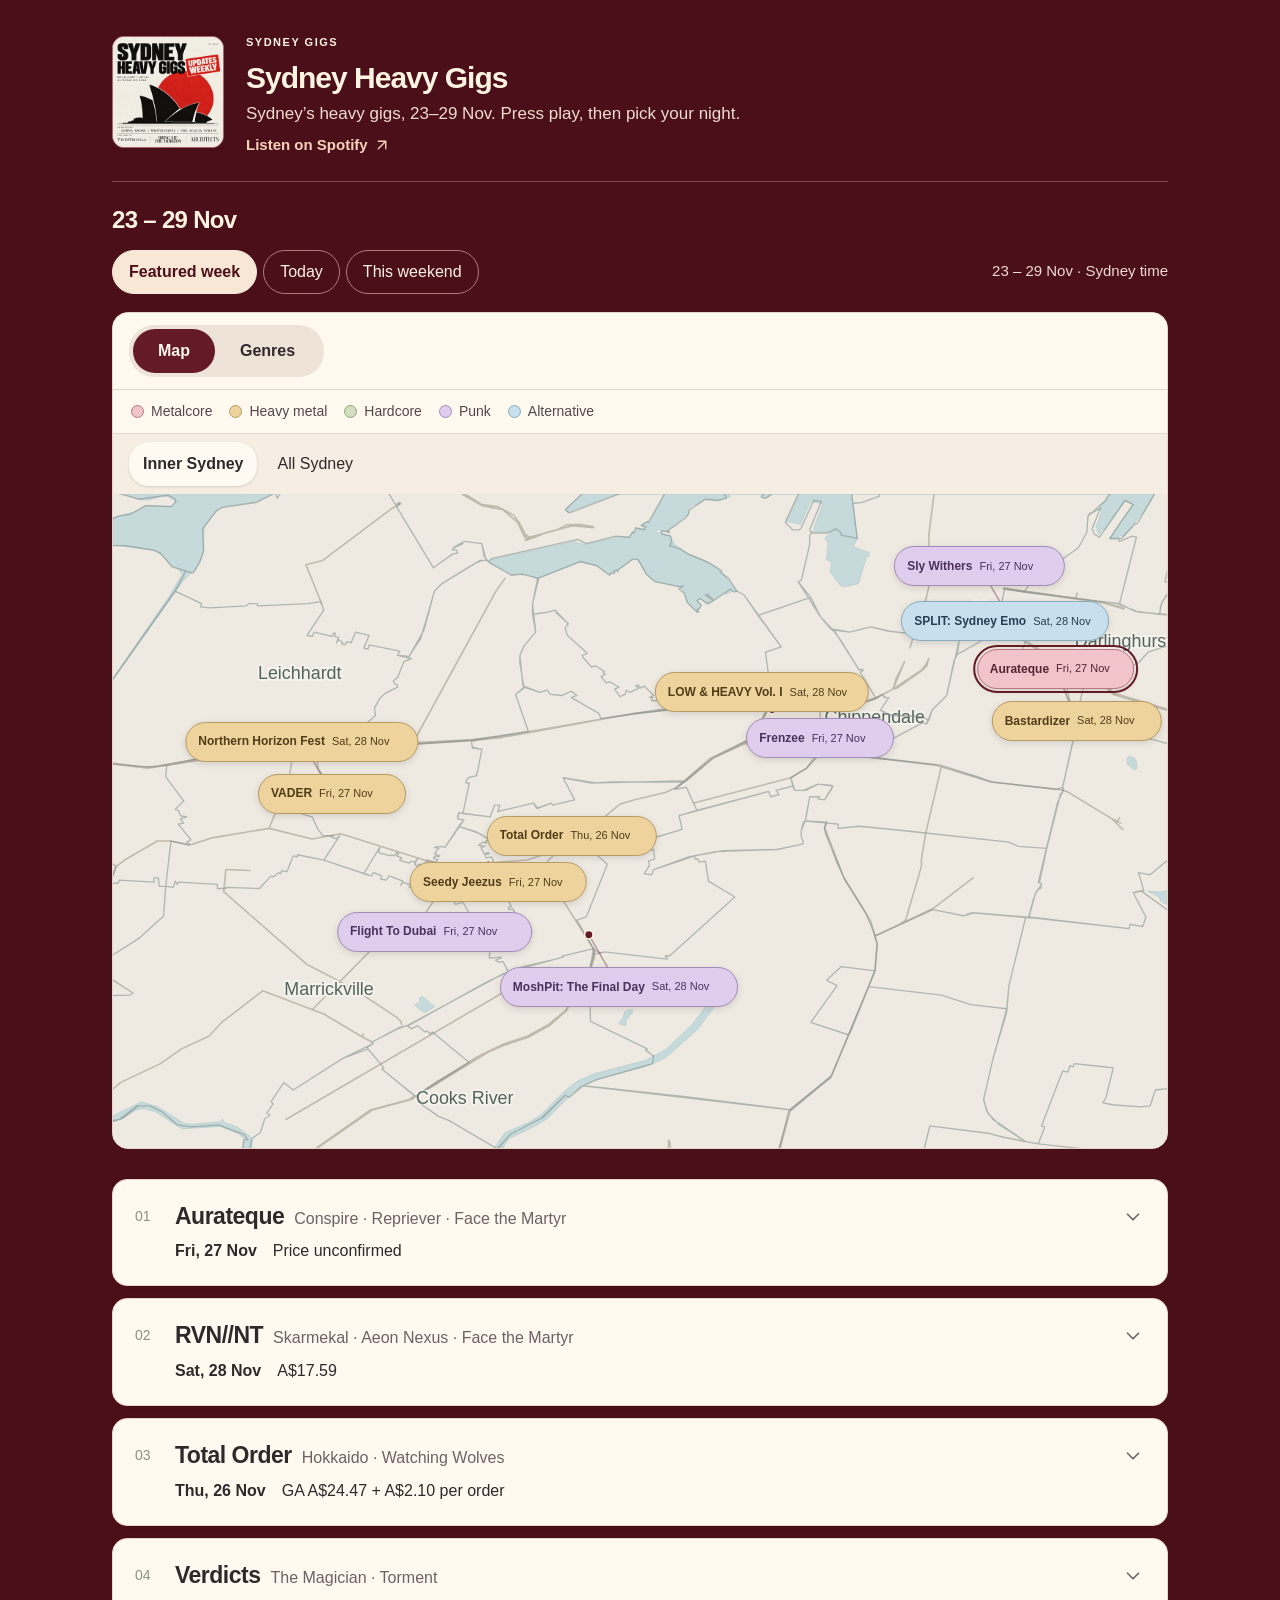
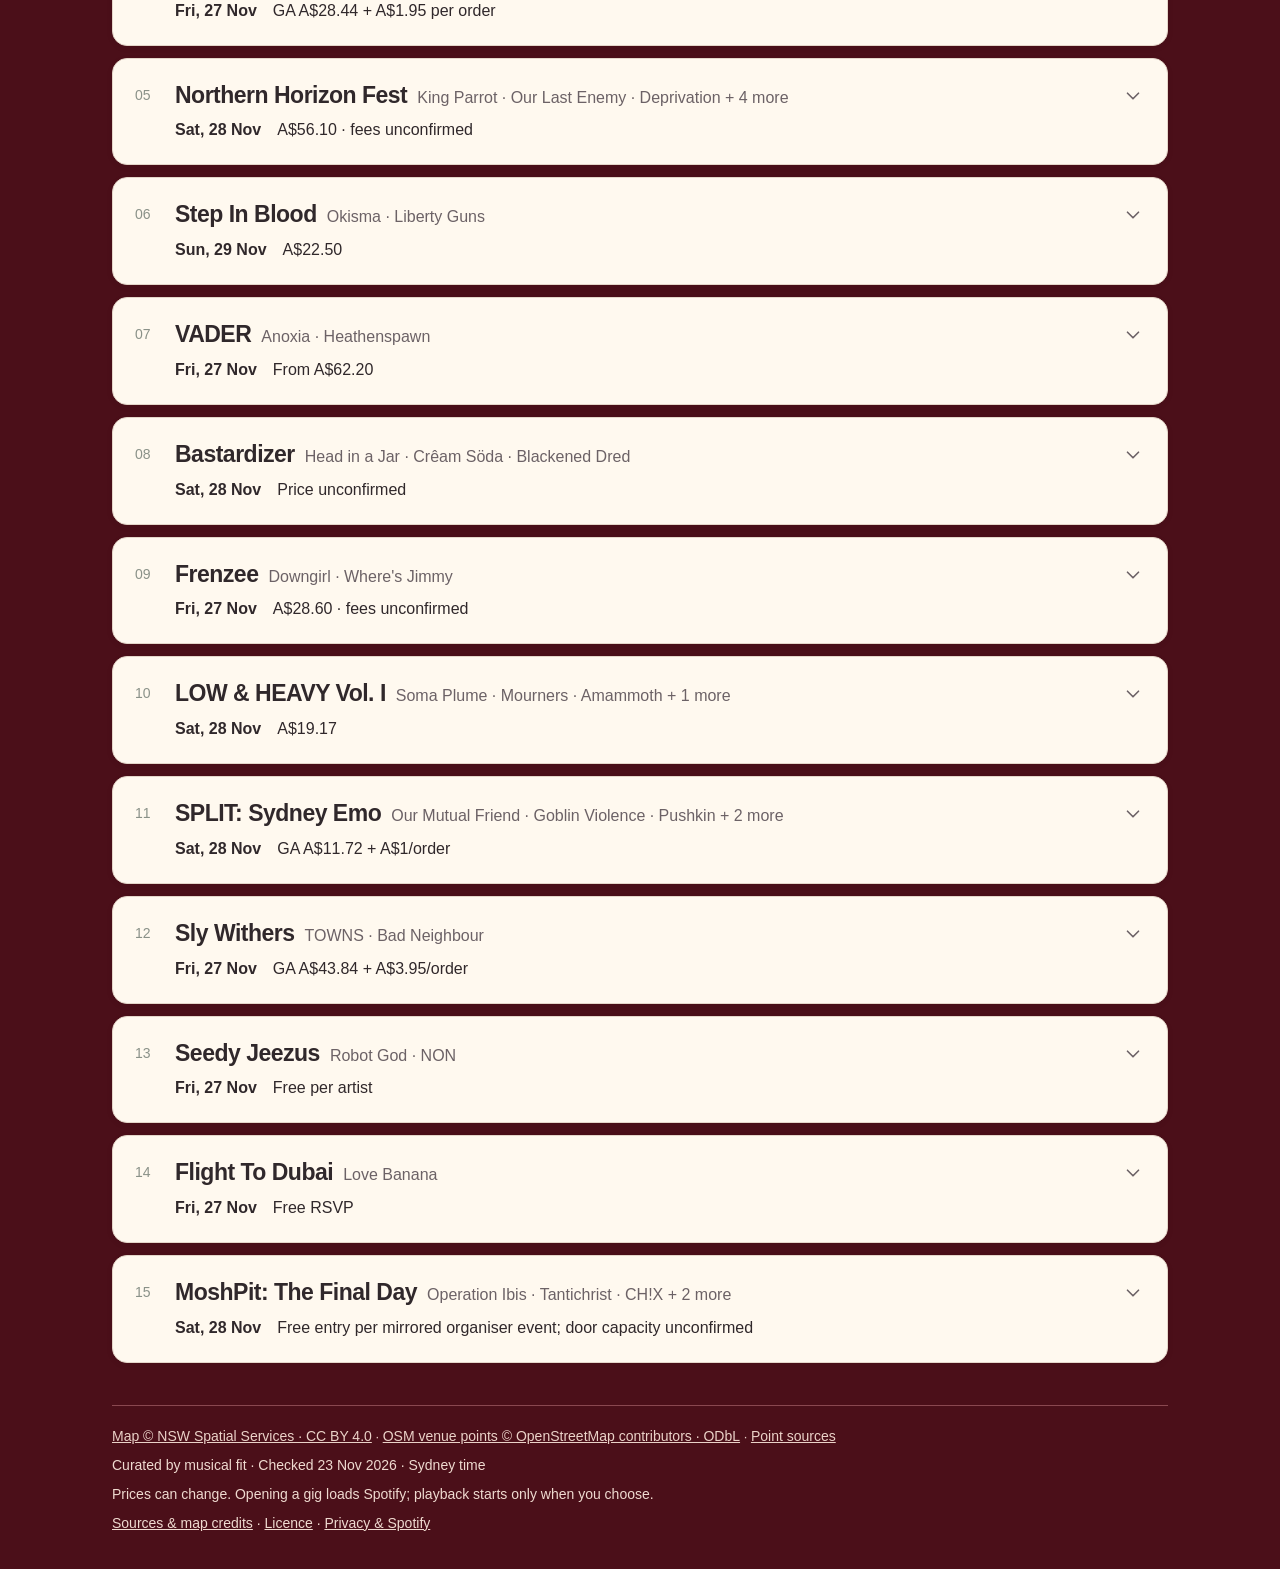
==== commit 21cc12c2: "Add MoshPit farewell and Morituri; verify Total Order offer" ====
--- a/index.html
+++ b/index.html
@@ -1,6 +1,6 @@
 <!doctype html>
-<html lang="en"><head><meta charset="UTF-8"><meta name="viewport" content="width=device-width, initial-scale=1"><meta name="color-scheme" content="light"><meta name="referrer" content="no-referrer"><meta http-equiv="Content-Security-Policy" content="default-src 'none'; script-src 'self'; style-src 'self'; img-src 'self'; font-src 'self'; connect-src 'none'; frame-src https://open.spotify.com; object-src 'none'; base-uri 'none'; form-action 'none'"><title>Sydney gigs · 23–29 Nov</title><link rel="icon" href="favicon.svg?v=5b30d2fde8ed" type="image/svg+xml"><link rel="stylesheet" href="styles.css?v=2fd31ad7892c"><script src="security.js?v=bd25b4d85fe7" defer></script><script src="data.js?v=7dae2fe69fd7" defer></script><script src="geography.js?v=f5ee540078b4" defer></script><script src="app.js?v=22e27b8fe24b" defer></script></head><body>
+<html lang="en"><head><meta charset="UTF-8"><meta name="viewport" content="width=device-width, initial-scale=1"><meta name="color-scheme" content="light"><meta name="referrer" content="no-referrer"><meta http-equiv="Content-Security-Policy" content="default-src 'none'; script-src 'self'; style-src 'self'; img-src 'self'; font-src 'self'; connect-src 'none'; frame-src https://open.spotify.com; object-src 'none'; base-uri 'none'; form-action 'none'"><title>Sydney gigs · 23–29 Nov</title><link rel="icon" href="favicon.svg?v=5b30d2fde8ed" type="image/svg+xml"><link rel="stylesheet" href="styles.css?v=2fd31ad7892c"><script src="security.js?v=bd25b4d85fe7" defer></script><script src="data.js?v=b279f90e57dd" defer></script><script src="geography.js?v=f5ee540078b4" defer></script><script src="app.js?v=22e27b8fe24b" defer></script></head><body>
 <a class="skip" href="#gigs">Skip to gigs</a><div class="page"><header class="playlist-header"><a class="playlist-feature" href="https://open.spotify.com/playlist/6vTaQXckWnAOEFIiVMTHNh" target="_blank" rel="noopener noreferrer"><div class="playlist-cover" id="playlist-cover"><img src="playlist-cover.webp?v=d2bd3bd86e45" width="300" height="300" alt="Sydney Heavy Gigs playlist artwork in cream and red"></div><div class="playlist-copy"><span class="brand">SYDNEY GIGS</span><h1>Sydney Heavy Gigs</h1><p>Sydney’s heavy gigs, 23–29 Nov. Press play, then pick your night.</p><span class="playlist-service">Listen on Spotify <svg class="ui-icon" width="18" height="18" viewBox="0 0 24 24" fill="none" stroke="currentColor" stroke-width="1.8" stroke-linecap="round" stroke-linejoin="round" aria-hidden="true" focusable="false"><path d="M7 17 17 7M7 7h10v10"/></svg></span></div></a></header>
 <main><div class="week-line"><h2>23 – 29 Nov</h2></div><div class="date-controls"><div class="quick-filters" role="group" aria-label="Show dates"><button data-quick-filter="week" aria-pressed="true">Featured week</button><button data-quick-filter="today" aria-pressed="false">Today</button><button data-quick-filter="weekend" aria-pressed="false">This weekend</button></div><p id="quick-range" aria-live="polite">23 – 29 Nov · Sydney time</p></div><p id="quick-empty" role="status" hidden></p><section class="explorer" aria-label="Explore individual shows"><div class="map-bar"><div class="view-switch" role="group" aria-label="Explore by location or sound"><button id="map-toggle" aria-pressed="true">Map</button><button id="sound-toggle" aria-pressed="false">Genres</button></div></div><div id="genre-legend" class="genre-legend" aria-label="Genre colour legend"></div><div id="map-view"><div class="map-range" role="group" aria-label="Geographic coverage"><button data-map-range="city" aria-pressed="true">Inner Sydney</button><button data-map-range="wide" aria-pressed="false">All Sydney</button></div><div class="map-scroll"><div class="map-canvas" id="map-canvas"><img id="geographic-map" src="sydney-map.svg?v=905423e8b8bd" alt="Geographic map of Sydney"><img id="suburb-boundaries" src="sydney-suburbs.svg?v=fa37e2499f1a" alt="" aria-hidden="true"><svg id="map-lines" viewBox="0 0 1000 620" preserveAspectRatio="none" aria-hidden="true"></svg><div id="map-markers"></div></div></div></div><div id="sound-view" hidden><div id="genre-map" class="genre-map" aria-label="Individual gigs arranged across related genre regions"></div></div></section>
-<section id="gigs" aria-label="This week's shows"><div id="gig-list"></div></section></main><footer><p class="map-attribution"><a href="MAP-LICENSE.txt?v=385b7ab3bd0a">Map © NSW Spatial Services · CC BY 4.0</a> · <a href="venue-coordinate-license.txt?v=2ff74d38068f">OSM venue points © OpenStreetMap contributors · ODbL</a> · <a href="venue-coordinate-sources.json?v=ea7352eab6ef">Point sources</a></p><p>Curated by musical fit · Checked 22 Nov 2026 · Sydney time</p><p>Prices can change. Opening a gig loads Spotify; playback starts only when you choose.</p><a href="PROVENANCE.txt?v=d1cacbfdecf9">Sources & map credits</a> · <a href="LICENSE.txt?v=875b96231281">Licence</a> · <a href="PRIVACY.txt?v=d795142dca82">Privacy & Spotify</a></footer></div>
+<section id="gigs" aria-label="This week's shows"><div id="gig-list"></div></section></main><footer><p class="map-attribution"><a href="MAP-LICENSE.txt?v=385b7ab3bd0a">Map © NSW Spatial Services · CC BY 4.0</a> · <a href="venue-coordinate-license.txt?v=2ff74d38068f">OSM venue points © OpenStreetMap contributors · ODbL</a> · <a href="venue-coordinate-sources.json?v=ea7352eab6ef">Point sources</a></p><p>Curated by musical fit · Checked 23 Nov 2026 · Sydney time</p><p>Prices can change. Opening a gig loads Spotify; playback starts only when you choose.</p><a href="PROVENANCE.txt?v=cd8c1ab4db25">Sources & map credits</a> · <a href="LICENSE.txt?v=875b96231281">Licence</a> · <a href="PRIVACY.txt?v=d795142dca82">Privacy & Spotify</a></footer></div>
 <noscript>Enable JavaScript to explore the locally bundled gig data.</noscript></body></html>
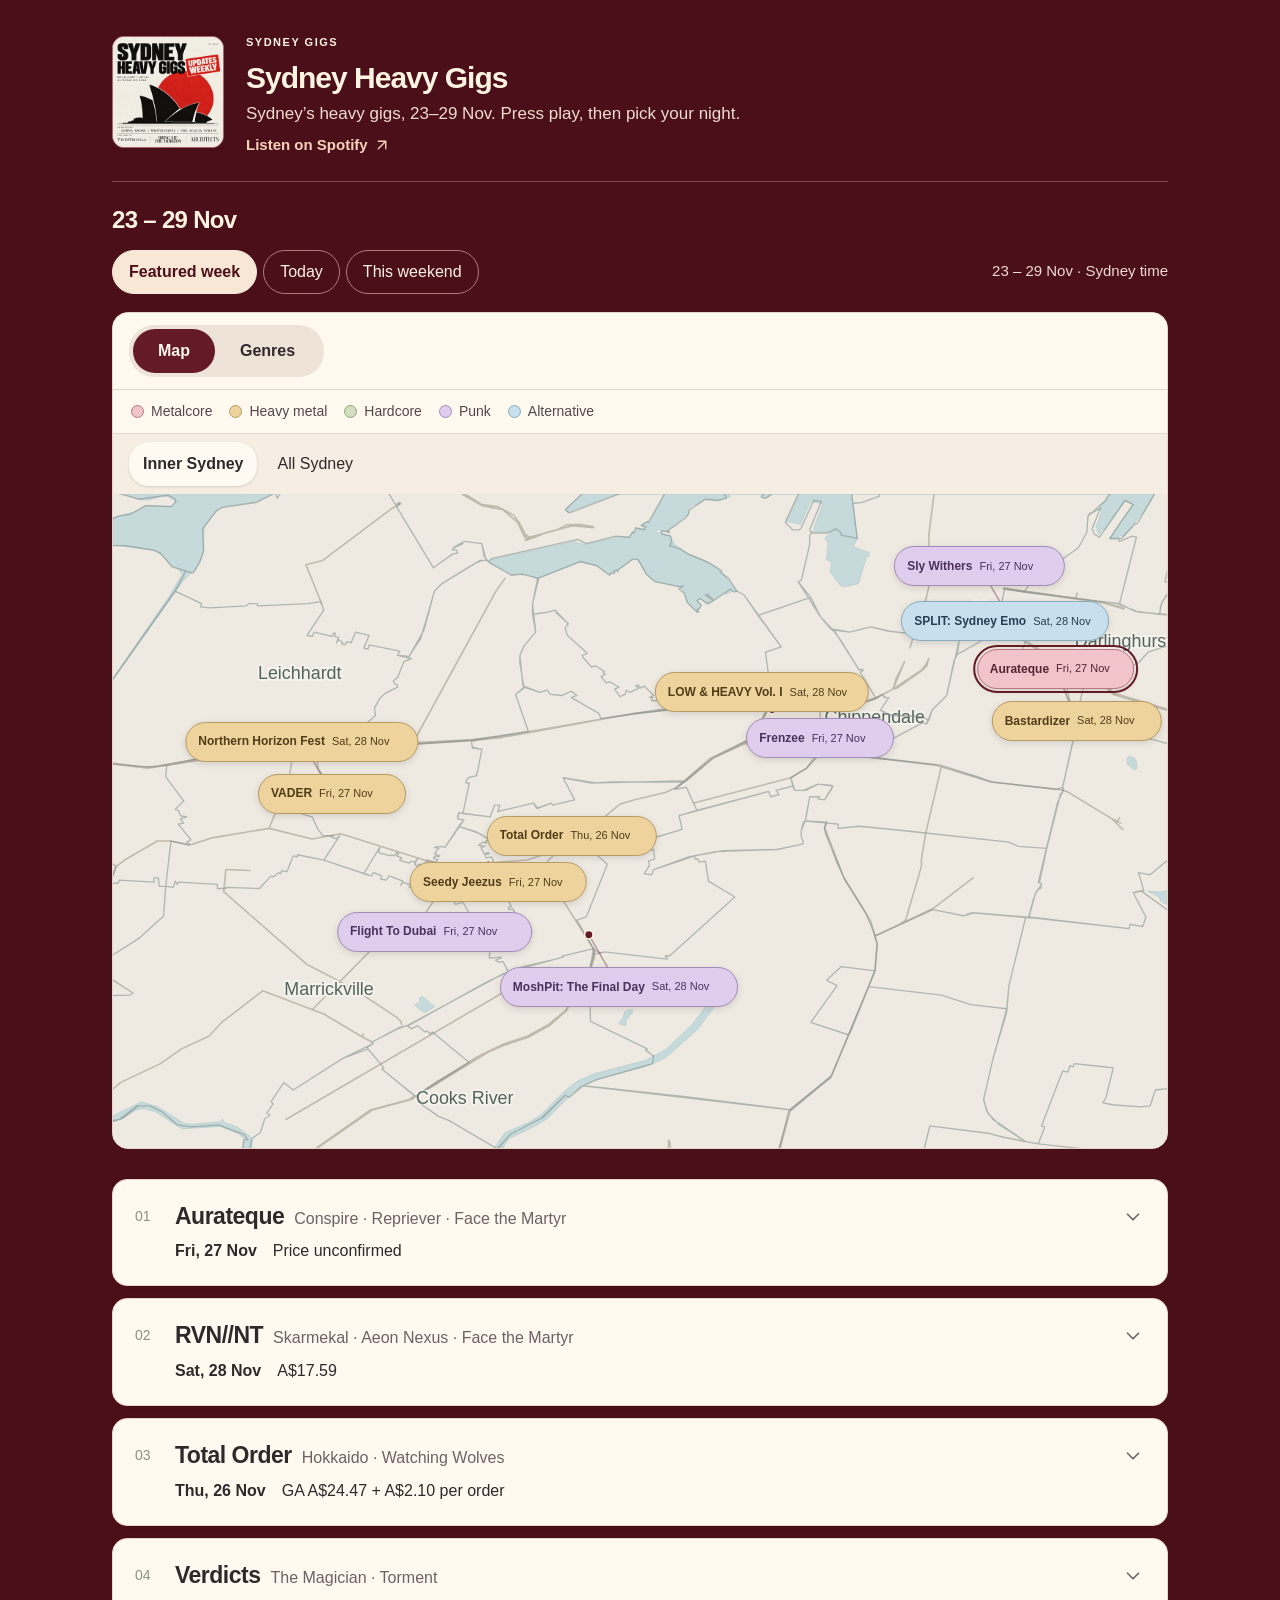
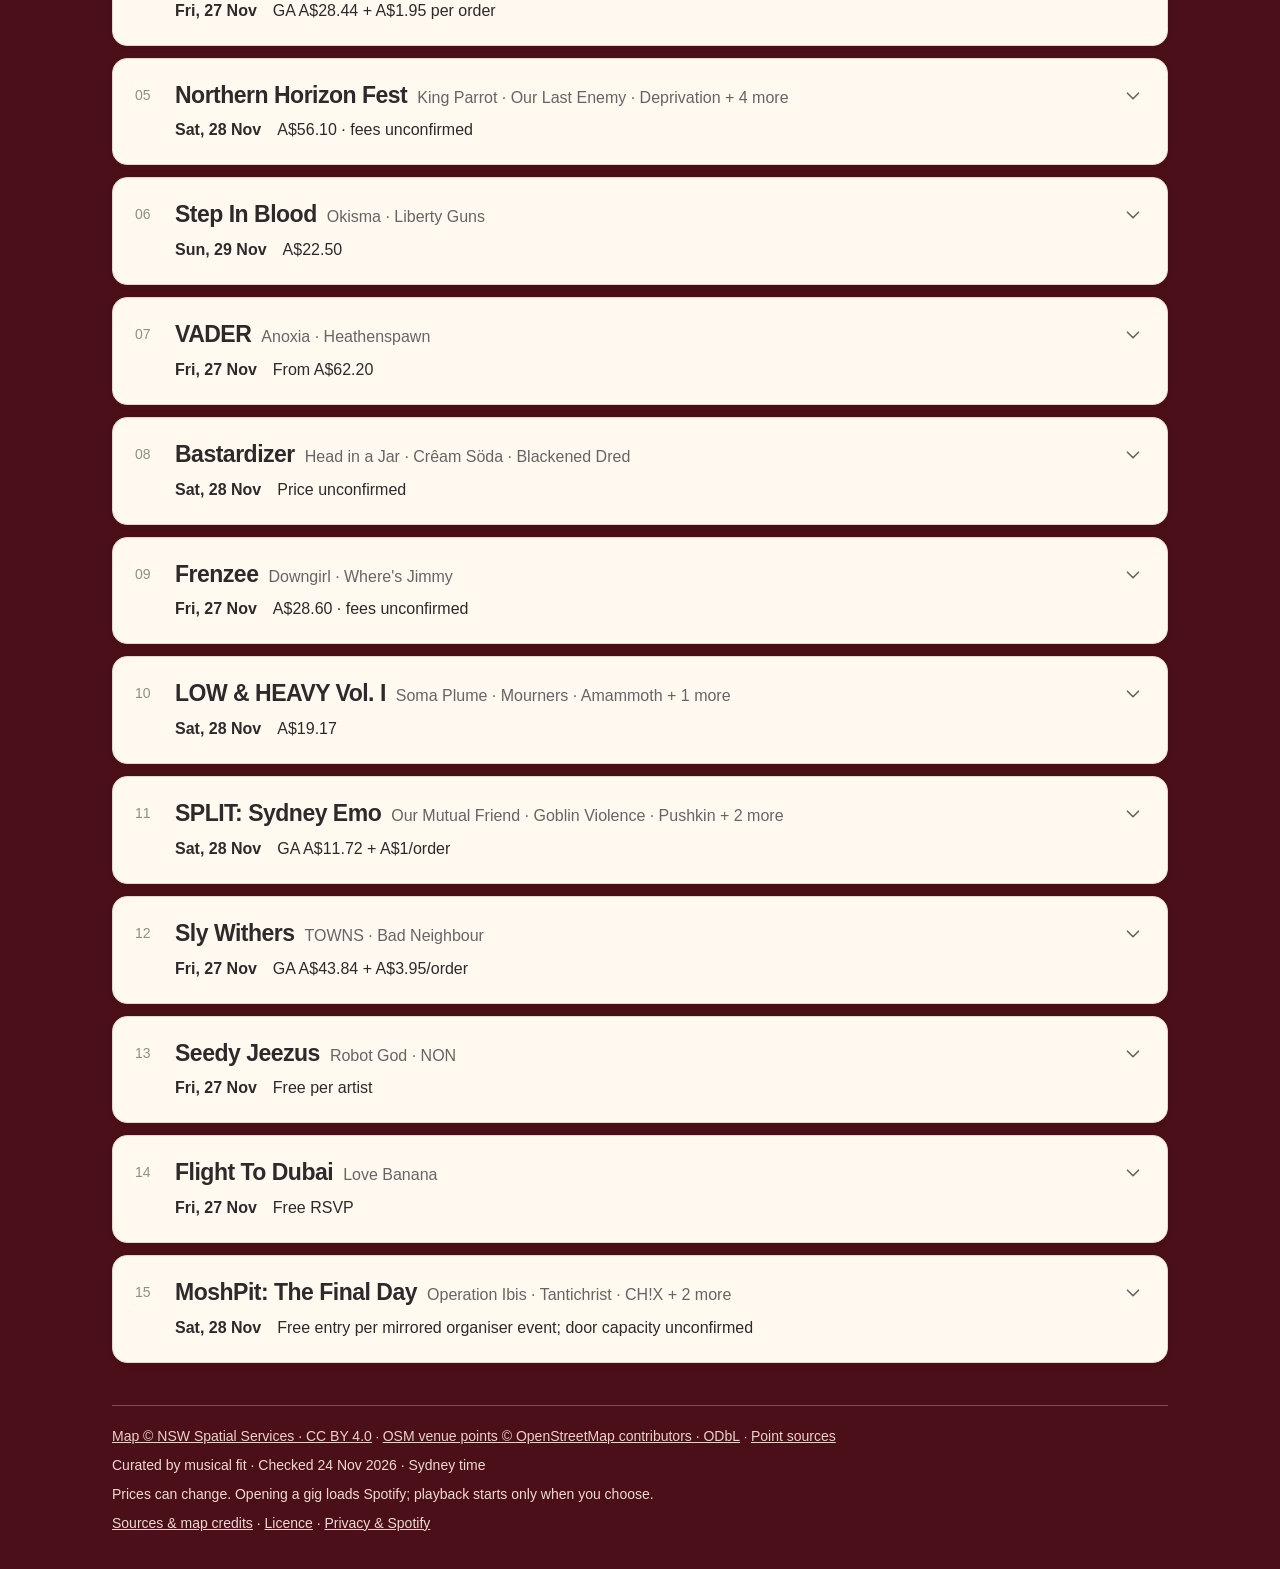
==== commit d3cf2d7e: "Refresh verified ticket offers and add Saturday Vic bill" ====
--- a/index.html
+++ b/index.html
@@ -1,6 +1,6 @@
 <!doctype html>
-<html lang="en"><head><meta charset="UTF-8"><meta name="viewport" content="width=device-width, initial-scale=1"><meta name="color-scheme" content="light"><meta name="referrer" content="no-referrer"><meta http-equiv="Content-Security-Policy" content="default-src 'none'; script-src 'self'; style-src 'self'; img-src 'self'; font-src 'self'; connect-src 'none'; frame-src https://open.spotify.com; object-src 'none'; base-uri 'none'; form-action 'none'"><title>Sydney gigs · 23–29 Nov</title><link rel="icon" href="favicon.svg?v=5b30d2fde8ed" type="image/svg+xml"><link rel="stylesheet" href="styles.css?v=2fd31ad7892c"><script src="security.js?v=bd25b4d85fe7" defer></script><script src="data.js?v=b279f90e57dd" defer></script><script src="geography.js?v=f5ee540078b4" defer></script><script src="app.js?v=22e27b8fe24b" defer></script></head><body>
+<html lang="en"><head><meta charset="UTF-8"><meta name="viewport" content="width=device-width, initial-scale=1"><meta name="color-scheme" content="light"><meta name="referrer" content="no-referrer"><meta http-equiv="Content-Security-Policy" content="default-src 'none'; script-src 'self'; style-src 'self'; img-src 'self'; font-src 'self'; connect-src 'none'; frame-src https://open.spotify.com; object-src 'none'; base-uri 'none'; form-action 'none'"><title>Sydney gigs · 23–29 Nov</title><link rel="icon" href="favicon.svg?v=5b30d2fde8ed" type="image/svg+xml"><link rel="stylesheet" href="styles.css?v=2fd31ad7892c"><script src="security.js?v=bd25b4d85fe7" defer></script><script src="data.js?v=8b68de2ad16a" defer></script><script src="geography.js?v=f5ee540078b4" defer></script><script src="app.js?v=22e27b8fe24b" defer></script></head><body>
 <a class="skip" href="#gigs">Skip to gigs</a><div class="page"><header class="playlist-header"><a class="playlist-feature" href="https://open.spotify.com/playlist/6vTaQXckWnAOEFIiVMTHNh" target="_blank" rel="noopener noreferrer"><div class="playlist-cover" id="playlist-cover"><img src="playlist-cover.webp?v=d2bd3bd86e45" width="300" height="300" alt="Sydney Heavy Gigs playlist artwork in cream and red"></div><div class="playlist-copy"><span class="brand">SYDNEY GIGS</span><h1>Sydney Heavy Gigs</h1><p>Sydney’s heavy gigs, 23–29 Nov. Press play, then pick your night.</p><span class="playlist-service">Listen on Spotify <svg class="ui-icon" width="18" height="18" viewBox="0 0 24 24" fill="none" stroke="currentColor" stroke-width="1.8" stroke-linecap="round" stroke-linejoin="round" aria-hidden="true" focusable="false"><path d="M7 17 17 7M7 7h10v10"/></svg></span></div></a></header>
 <main><div class="week-line"><h2>23 – 29 Nov</h2></div><div class="date-controls"><div class="quick-filters" role="group" aria-label="Show dates"><button data-quick-filter="week" aria-pressed="true">Featured week</button><button data-quick-filter="today" aria-pressed="false">Today</button><button data-quick-filter="weekend" aria-pressed="false">This weekend</button></div><p id="quick-range" aria-live="polite">23 – 29 Nov · Sydney time</p></div><p id="quick-empty" role="status" hidden></p><section class="explorer" aria-label="Explore individual shows"><div class="map-bar"><div class="view-switch" role="group" aria-label="Explore by location or sound"><button id="map-toggle" aria-pressed="true">Map</button><button id="sound-toggle" aria-pressed="false">Genres</button></div></div><div id="genre-legend" class="genre-legend" aria-label="Genre colour legend"></div><div id="map-view"><div class="map-range" role="group" aria-label="Geographic coverage"><button data-map-range="city" aria-pressed="true">Inner Sydney</button><button data-map-range="wide" aria-pressed="false">All Sydney</button></div><div class="map-scroll"><div class="map-canvas" id="map-canvas"><img id="geographic-map" src="sydney-map.svg?v=905423e8b8bd" alt="Geographic map of Sydney"><img id="suburb-boundaries" src="sydney-suburbs.svg?v=fa37e2499f1a" alt="" aria-hidden="true"><svg id="map-lines" viewBox="0 0 1000 620" preserveAspectRatio="none" aria-hidden="true"></svg><div id="map-markers"></div></div></div></div><div id="sound-view" hidden><div id="genre-map" class="genre-map" aria-label="Individual gigs arranged across related genre regions"></div></div></section>
-<section id="gigs" aria-label="This week's shows"><div id="gig-list"></div></section></main><footer><p class="map-attribution"><a href="MAP-LICENSE.txt?v=385b7ab3bd0a">Map © NSW Spatial Services · CC BY 4.0</a> · <a href="venue-coordinate-license.txt?v=2ff74d38068f">OSM venue points © OpenStreetMap contributors · ODbL</a> · <a href="venue-coordinate-sources.json?v=ea7352eab6ef">Point sources</a></p><p>Curated by musical fit · Checked 23 Nov 2026 · Sydney time</p><p>Prices can change. Opening a gig loads Spotify; playback starts only when you choose.</p><a href="PROVENANCE.txt?v=cd8c1ab4db25">Sources & map credits</a> · <a href="LICENSE.txt?v=875b96231281">Licence</a> · <a href="PRIVACY.txt?v=d795142dca82">Privacy & Spotify</a></footer></div>
+<section id="gigs" aria-label="This week's shows"><div id="gig-list"></div></section></main><footer><p class="map-attribution"><a href="MAP-LICENSE.txt?v=385b7ab3bd0a">Map © NSW Spatial Services · CC BY 4.0</a> · <a href="venue-coordinate-license.txt?v=2ff74d38068f">OSM venue points © OpenStreetMap contributors · ODbL</a> · <a href="venue-coordinate-sources.json?v=ea7352eab6ef">Point sources</a></p><p>Curated by musical fit · Checked 24 Nov 2026 · Sydney time</p><p>Prices can change. Opening a gig loads Spotify; playback starts only when you choose.</p><a href="PROVENANCE.txt?v=f817db16183b">Sources & map credits</a> · <a href="LICENSE.txt?v=875b96231281">Licence</a> · <a href="PRIVACY.txt?v=d795142dca82">Privacy & Spotify</a></footer></div>
 <noscript>Enable JavaScript to explore the locally bundled gig data.</noscript></body></html>
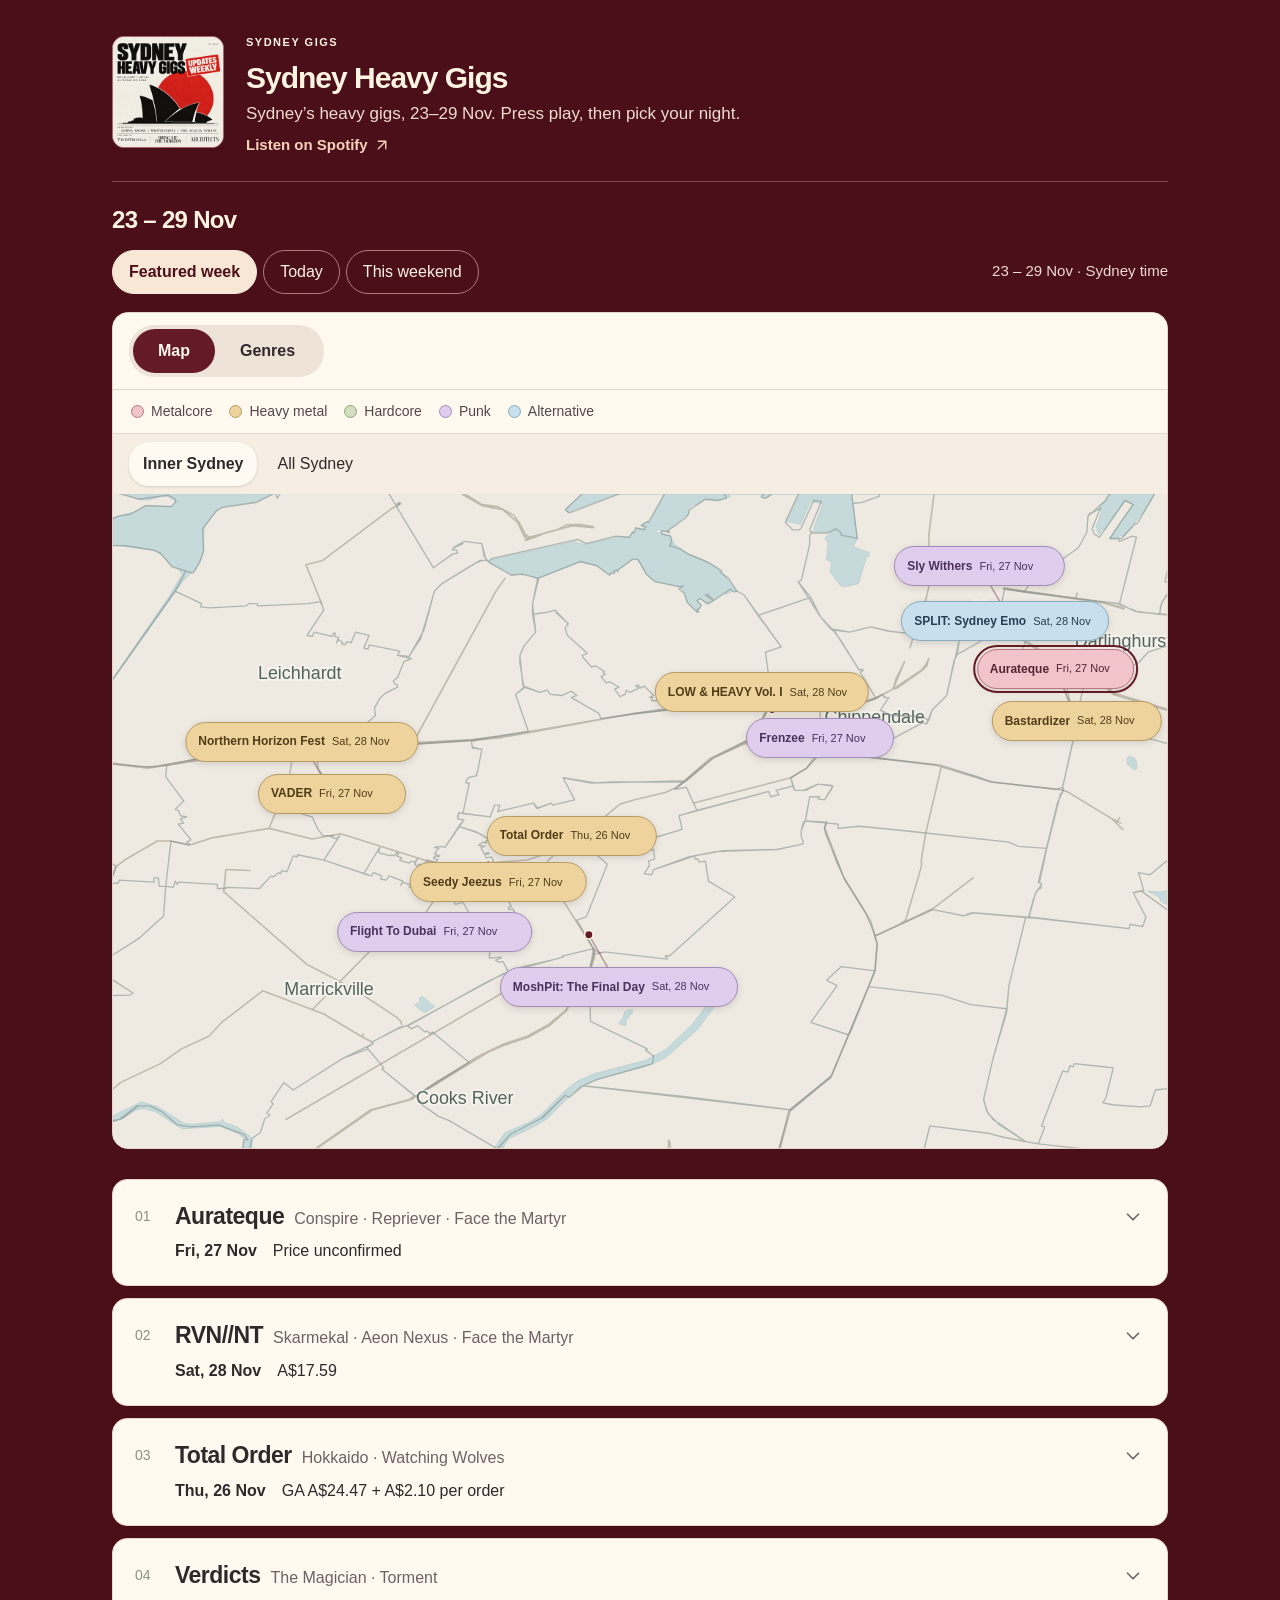
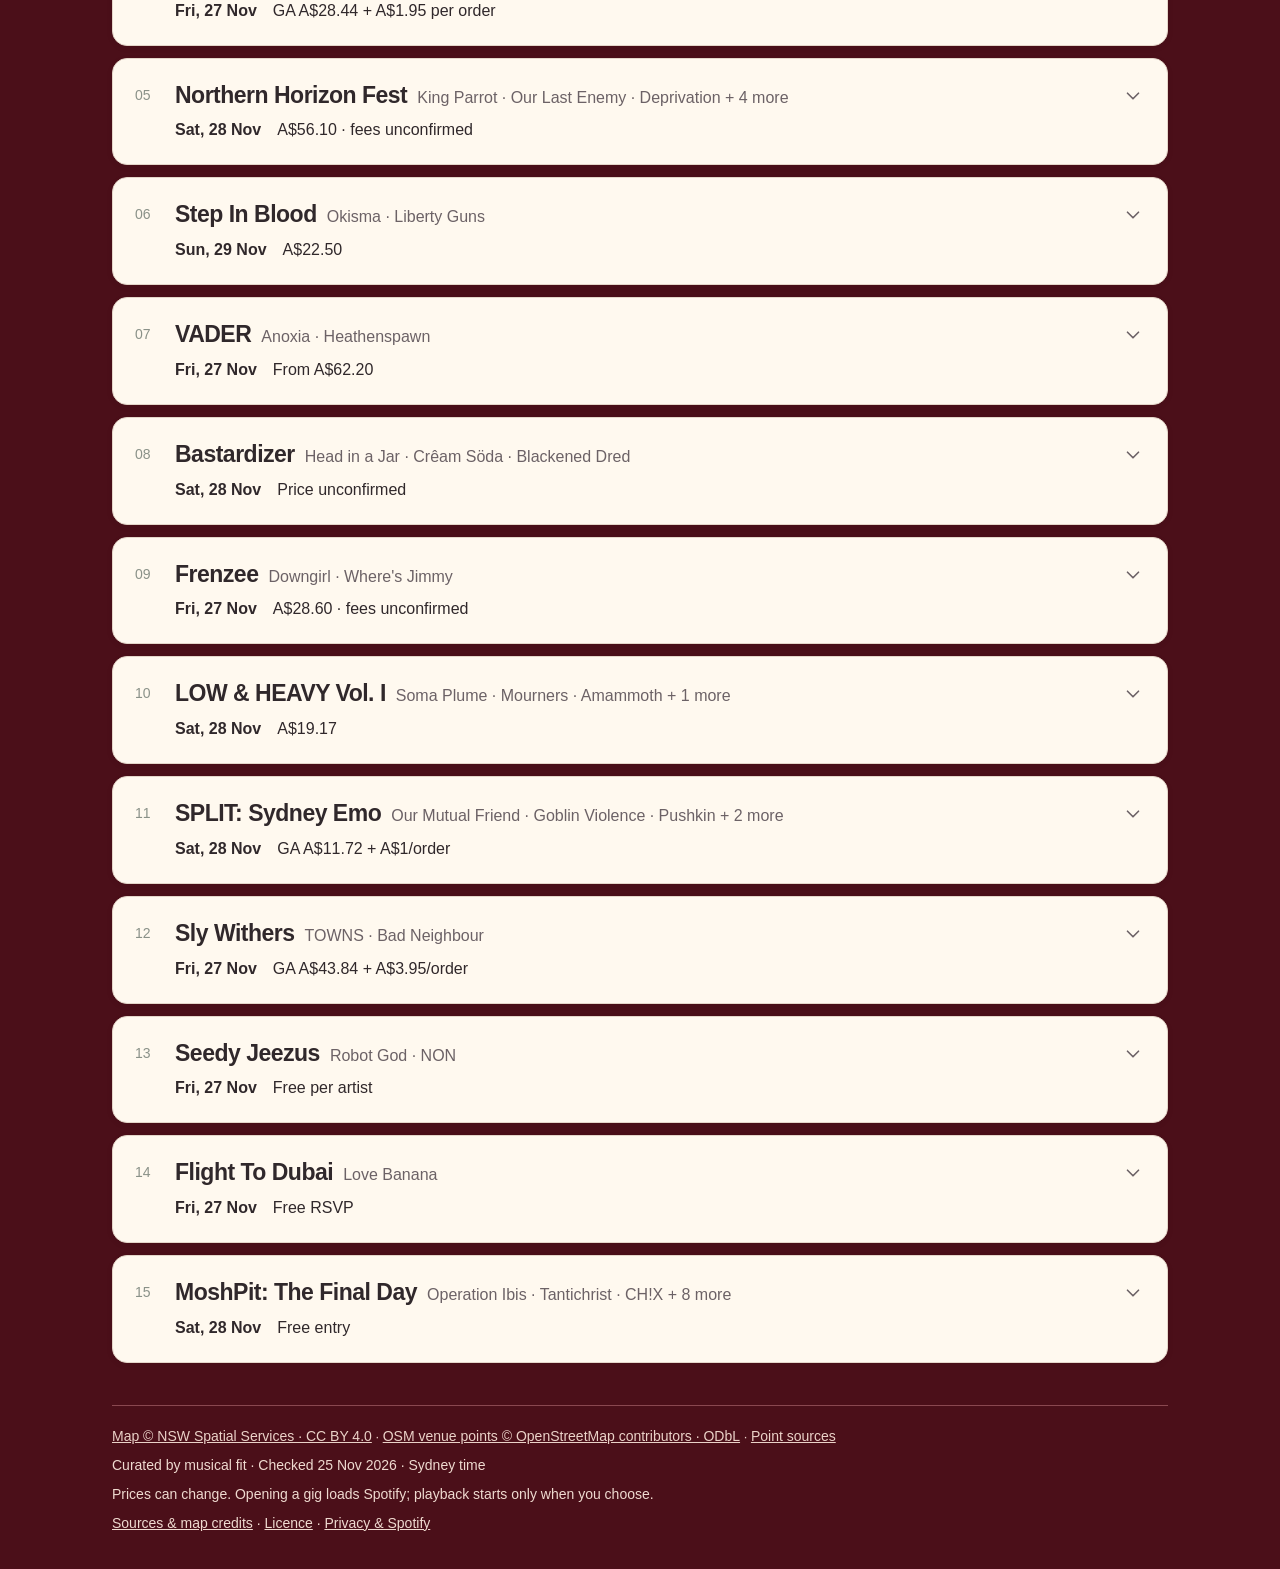
==== commit bb1da01c: "Close expired Step In Blood offer and verify MoshPit posters" ====
--- a/index.html
+++ b/index.html
@@ -1,6 +1,6 @@
 <!doctype html>
-<html lang="en"><head><meta charset="UTF-8"><meta name="viewport" content="width=device-width, initial-scale=1"><meta name="color-scheme" content="light"><meta name="referrer" content="no-referrer"><meta http-equiv="Content-Security-Policy" content="default-src 'none'; script-src 'self'; style-src 'self'; img-src 'self'; font-src 'self'; connect-src 'none'; frame-src https://open.spotify.com; object-src 'none'; base-uri 'none'; form-action 'none'"><title>Sydney gigs · 23–29 Nov</title><link rel="icon" href="favicon.svg?v=5b30d2fde8ed" type="image/svg+xml"><link rel="stylesheet" href="styles.css?v=2fd31ad7892c"><script src="security.js?v=bd25b4d85fe7" defer></script><script src="data.js?v=8b68de2ad16a" defer></script><script src="geography.js?v=f5ee540078b4" defer></script><script src="app.js?v=22e27b8fe24b" defer></script></head><body>
+<html lang="en"><head><meta charset="UTF-8"><meta name="viewport" content="width=device-width, initial-scale=1"><meta name="color-scheme" content="light"><meta name="referrer" content="no-referrer"><meta http-equiv="Content-Security-Policy" content="default-src 'none'; script-src 'self'; style-src 'self'; img-src 'self'; font-src 'self'; connect-src 'none'; frame-src https://open.spotify.com; object-src 'none'; base-uri 'none'; form-action 'none'"><title>Sydney gigs · 23–29 Nov</title><link rel="icon" href="favicon.svg?v=5b30d2fde8ed" type="image/svg+xml"><link rel="stylesheet" href="styles.css?v=2fd31ad7892c"><script src="security.js?v=bd25b4d85fe7" defer></script><script src="data.js?v=2eea0eeabae8" defer></script><script src="geography.js?v=f5ee540078b4" defer></script><script src="app.js?v=22e27b8fe24b" defer></script></head><body>
 <a class="skip" href="#gigs">Skip to gigs</a><div class="page"><header class="playlist-header"><a class="playlist-feature" href="https://open.spotify.com/playlist/6vTaQXckWnAOEFIiVMTHNh" target="_blank" rel="noopener noreferrer"><div class="playlist-cover" id="playlist-cover"><img src="playlist-cover.webp?v=d2bd3bd86e45" width="300" height="300" alt="Sydney Heavy Gigs playlist artwork in cream and red"></div><div class="playlist-copy"><span class="brand">SYDNEY GIGS</span><h1>Sydney Heavy Gigs</h1><p>Sydney’s heavy gigs, 23–29 Nov. Press play, then pick your night.</p><span class="playlist-service">Listen on Spotify <svg class="ui-icon" width="18" height="18" viewBox="0 0 24 24" fill="none" stroke="currentColor" stroke-width="1.8" stroke-linecap="round" stroke-linejoin="round" aria-hidden="true" focusable="false"><path d="M7 17 17 7M7 7h10v10"/></svg></span></div></a></header>
 <main><div class="week-line"><h2>23 – 29 Nov</h2></div><div class="date-controls"><div class="quick-filters" role="group" aria-label="Show dates"><button data-quick-filter="week" aria-pressed="true">Featured week</button><button data-quick-filter="today" aria-pressed="false">Today</button><button data-quick-filter="weekend" aria-pressed="false">This weekend</button></div><p id="quick-range" aria-live="polite">23 – 29 Nov · Sydney time</p></div><p id="quick-empty" role="status" hidden></p><section class="explorer" aria-label="Explore individual shows"><div class="map-bar"><div class="view-switch" role="group" aria-label="Explore by location or sound"><button id="map-toggle" aria-pressed="true">Map</button><button id="sound-toggle" aria-pressed="false">Genres</button></div></div><div id="genre-legend" class="genre-legend" aria-label="Genre colour legend"></div><div id="map-view"><div class="map-range" role="group" aria-label="Geographic coverage"><button data-map-range="city" aria-pressed="true">Inner Sydney</button><button data-map-range="wide" aria-pressed="false">All Sydney</button></div><div class="map-scroll"><div class="map-canvas" id="map-canvas"><img id="geographic-map" src="sydney-map.svg?v=905423e8b8bd" alt="Geographic map of Sydney"><img id="suburb-boundaries" src="sydney-suburbs.svg?v=fa37e2499f1a" alt="" aria-hidden="true"><svg id="map-lines" viewBox="0 0 1000 620" preserveAspectRatio="none" aria-hidden="true"></svg><div id="map-markers"></div></div></div></div><div id="sound-view" hidden><div id="genre-map" class="genre-map" aria-label="Individual gigs arranged across related genre regions"></div></div></section>
-<section id="gigs" aria-label="This week's shows"><div id="gig-list"></div></section></main><footer><p class="map-attribution"><a href="MAP-LICENSE.txt?v=385b7ab3bd0a">Map © NSW Spatial Services · CC BY 4.0</a> · <a href="venue-coordinate-license.txt?v=2ff74d38068f">OSM venue points © OpenStreetMap contributors · ODbL</a> · <a href="venue-coordinate-sources.json?v=ea7352eab6ef">Point sources</a></p><p>Curated by musical fit · Checked 24 Nov 2026 · Sydney time</p><p>Prices can change. Opening a gig loads Spotify; playback starts only when you choose.</p><a href="PROVENANCE.txt?v=f817db16183b">Sources & map credits</a> · <a href="LICENSE.txt?v=875b96231281">Licence</a> · <a href="PRIVACY.txt?v=d795142dca82">Privacy & Spotify</a></footer></div>
+<section id="gigs" aria-label="This week's shows"><div id="gig-list"></div></section></main><footer><p class="map-attribution"><a href="MAP-LICENSE.txt?v=385b7ab3bd0a">Map © NSW Spatial Services · CC BY 4.0</a> · <a href="venue-coordinate-license.txt?v=2ff74d38068f">OSM venue points © OpenStreetMap contributors · ODbL</a> · <a href="venue-coordinate-sources.json?v=ea7352eab6ef">Point sources</a></p><p>Curated by musical fit · Checked 25 Nov 2026 · Sydney time</p><p>Prices can change. Opening a gig loads Spotify; playback starts only when you choose.</p><a href="PROVENANCE.txt?v=b9b13ba04830">Sources & map credits</a> · <a href="LICENSE.txt?v=875b96231281">Licence</a> · <a href="PRIVACY.txt?v=d795142dca82">Privacy & Spotify</a></footer></div>
 <noscript>Enable JavaScript to explore the locally bundled gig data.</noscript></body></html>
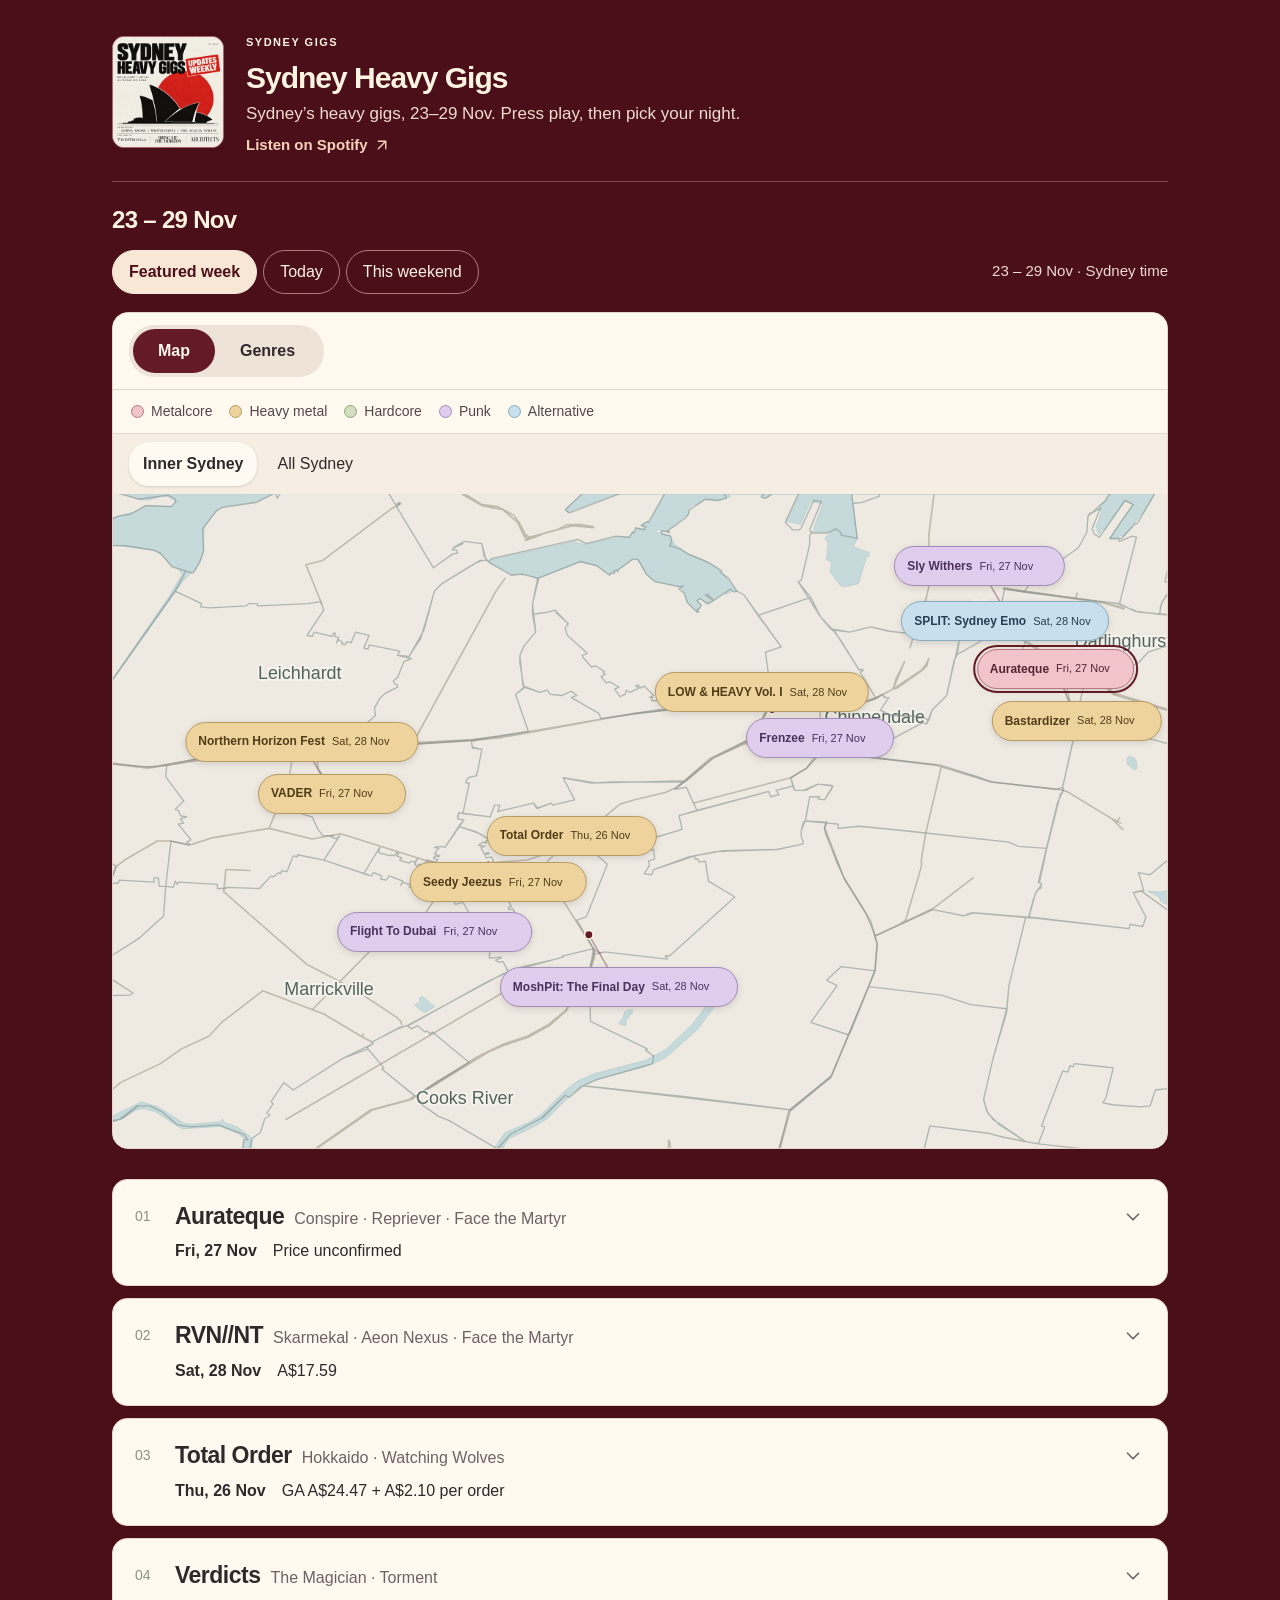
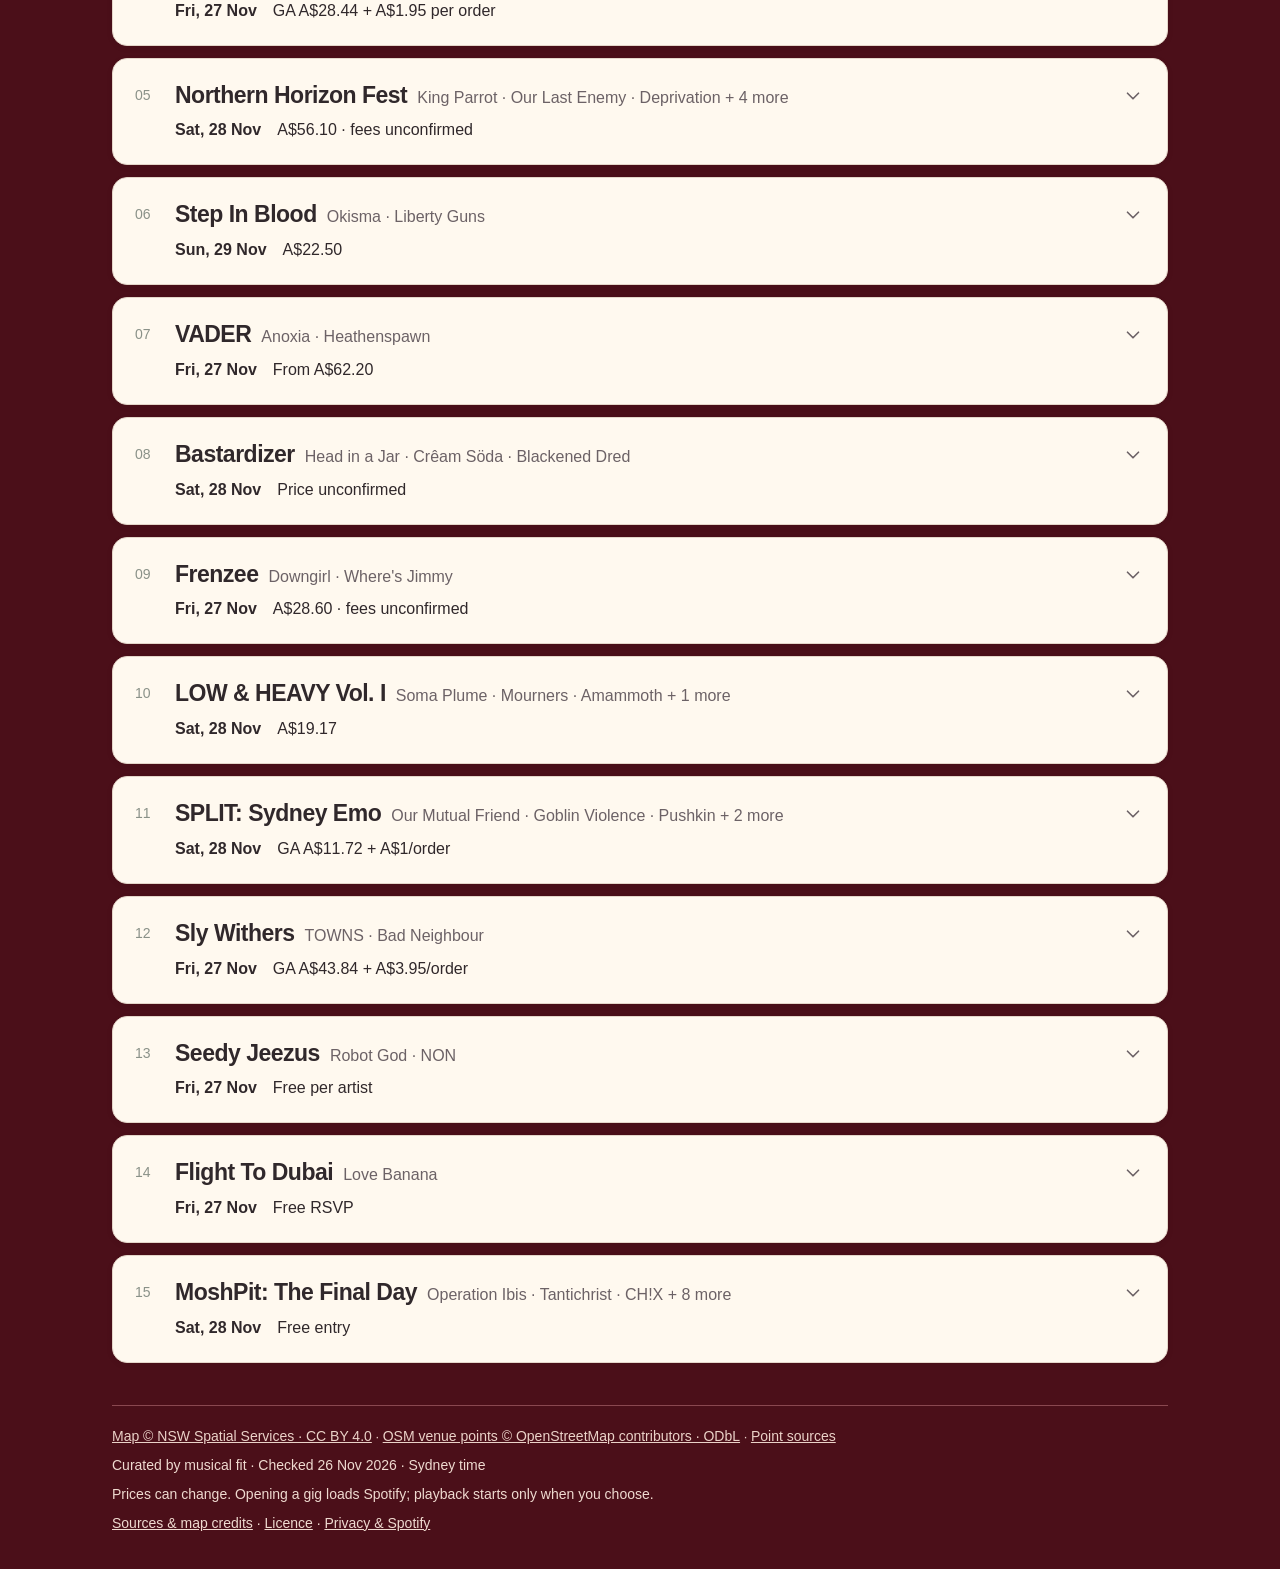
==== commit fbb84990: "Refresh Sydney gig details for November 26" ====
--- a/index.html
+++ b/index.html
@@ -1,6 +1,6 @@
 <!doctype html>
-<html lang="en"><head><meta charset="UTF-8"><meta name="viewport" content="width=device-width, initial-scale=1"><meta name="color-scheme" content="light"><meta name="referrer" content="no-referrer"><meta http-equiv="Content-Security-Policy" content="default-src 'none'; script-src 'self'; style-src 'self'; img-src 'self'; font-src 'self'; connect-src 'none'; frame-src https://open.spotify.com; object-src 'none'; base-uri 'none'; form-action 'none'"><title>Sydney gigs · 23–29 Nov</title><link rel="icon" href="favicon.svg?v=5b30d2fde8ed" type="image/svg+xml"><link rel="stylesheet" href="styles.css?v=2fd31ad7892c"><script src="security.js?v=bd25b4d85fe7" defer></script><script src="data.js?v=2eea0eeabae8" defer></script><script src="geography.js?v=f5ee540078b4" defer></script><script src="app.js?v=22e27b8fe24b" defer></script></head><body>
+<html lang="en"><head><meta charset="UTF-8"><meta name="viewport" content="width=device-width, initial-scale=1"><meta name="color-scheme" content="light"><meta name="referrer" content="no-referrer"><meta http-equiv="Content-Security-Policy" content="default-src 'none'; script-src 'self'; style-src 'self'; img-src 'self'; font-src 'self'; connect-src 'none'; frame-src https://open.spotify.com; object-src 'none'; base-uri 'none'; form-action 'none'"><title>Sydney gigs · 23–29 Nov</title><link rel="icon" href="favicon.svg?v=5b30d2fde8ed" type="image/svg+xml"><link rel="stylesheet" href="styles.css?v=2fd31ad7892c"><script src="security.js?v=bd25b4d85fe7" defer></script><script src="data.js?v=596d551b5067" defer></script><script src="geography.js?v=f5ee540078b4" defer></script><script src="app.js?v=9199747a8095" defer></script></head><body>
 <a class="skip" href="#gigs">Skip to gigs</a><div class="page"><header class="playlist-header"><a class="playlist-feature" href="https://open.spotify.com/playlist/6vTaQXckWnAOEFIiVMTHNh" target="_blank" rel="noopener noreferrer"><div class="playlist-cover" id="playlist-cover"><img src="playlist-cover.webp?v=d2bd3bd86e45" width="300" height="300" alt="Sydney Heavy Gigs playlist artwork in cream and red"></div><div class="playlist-copy"><span class="brand">SYDNEY GIGS</span><h1>Sydney Heavy Gigs</h1><p>Sydney’s heavy gigs, 23–29 Nov. Press play, then pick your night.</p><span class="playlist-service">Listen on Spotify <svg class="ui-icon" width="18" height="18" viewBox="0 0 24 24" fill="none" stroke="currentColor" stroke-width="1.8" stroke-linecap="round" stroke-linejoin="round" aria-hidden="true" focusable="false"><path d="M7 17 17 7M7 7h10v10"/></svg></span></div></a></header>
 <main><div class="week-line"><h2>23 – 29 Nov</h2></div><div class="date-controls"><div class="quick-filters" role="group" aria-label="Show dates"><button data-quick-filter="week" aria-pressed="true">Featured week</button><button data-quick-filter="today" aria-pressed="false">Today</button><button data-quick-filter="weekend" aria-pressed="false">This weekend</button></div><p id="quick-range" aria-live="polite">23 – 29 Nov · Sydney time</p></div><p id="quick-empty" role="status" hidden></p><section class="explorer" aria-label="Explore individual shows"><div class="map-bar"><div class="view-switch" role="group" aria-label="Explore by location or sound"><button id="map-toggle" aria-pressed="true">Map</button><button id="sound-toggle" aria-pressed="false">Genres</button></div></div><div id="genre-legend" class="genre-legend" aria-label="Genre colour legend"></div><div id="map-view"><div class="map-range" role="group" aria-label="Geographic coverage"><button data-map-range="city" aria-pressed="true">Inner Sydney</button><button data-map-range="wide" aria-pressed="false">All Sydney</button></div><div class="map-scroll"><div class="map-canvas" id="map-canvas"><img id="geographic-map" src="sydney-map.svg?v=905423e8b8bd" alt="Geographic map of Sydney"><img id="suburb-boundaries" src="sydney-suburbs.svg?v=fa37e2499f1a" alt="" aria-hidden="true"><svg id="map-lines" viewBox="0 0 1000 620" preserveAspectRatio="none" aria-hidden="true"></svg><div id="map-markers"></div></div></div></div><div id="sound-view" hidden><div id="genre-map" class="genre-map" aria-label="Individual gigs arranged across related genre regions"></div></div></section>
-<section id="gigs" aria-label="This week's shows"><div id="gig-list"></div></section></main><footer><p class="map-attribution"><a href="MAP-LICENSE.txt?v=385b7ab3bd0a">Map © NSW Spatial Services · CC BY 4.0</a> · <a href="venue-coordinate-license.txt?v=2ff74d38068f">OSM venue points © OpenStreetMap contributors · ODbL</a> · <a href="venue-coordinate-sources.json?v=ea7352eab6ef">Point sources</a></p><p>Curated by musical fit · Checked 25 Nov 2026 · Sydney time</p><p>Prices can change. Opening a gig loads Spotify; playback starts only when you choose.</p><a href="PROVENANCE.txt?v=b9b13ba04830">Sources & map credits</a> · <a href="LICENSE.txt?v=875b96231281">Licence</a> · <a href="PRIVACY.txt?v=d795142dca82">Privacy & Spotify</a></footer></div>
+<section id="gigs" aria-label="This week's shows"><div id="gig-list"></div></section></main><footer><p class="map-attribution"><a href="MAP-LICENSE.txt?v=385b7ab3bd0a">Map © NSW Spatial Services · CC BY 4.0</a> · <a href="venue-coordinate-license.txt?v=2ff74d38068f">OSM venue points © OpenStreetMap contributors · ODbL</a> · <a href="venue-coordinate-sources.json?v=ea7352eab6ef">Point sources</a></p><p>Curated by musical fit · Checked 26 Nov 2026 · Sydney time</p><p>Prices can change. Opening a gig loads Spotify; playback starts only when you choose.</p><a href="PROVENANCE.txt?v=4e908d559df7">Sources & map credits</a> · <a href="LICENSE.txt?v=875b96231281">Licence</a> · <a href="PRIVACY.txt?v=d795142dca82">Privacy & Spotify</a></footer></div>
 <noscript>Enable JavaScript to explore the locally bundled gig data.</noscript></body></html>
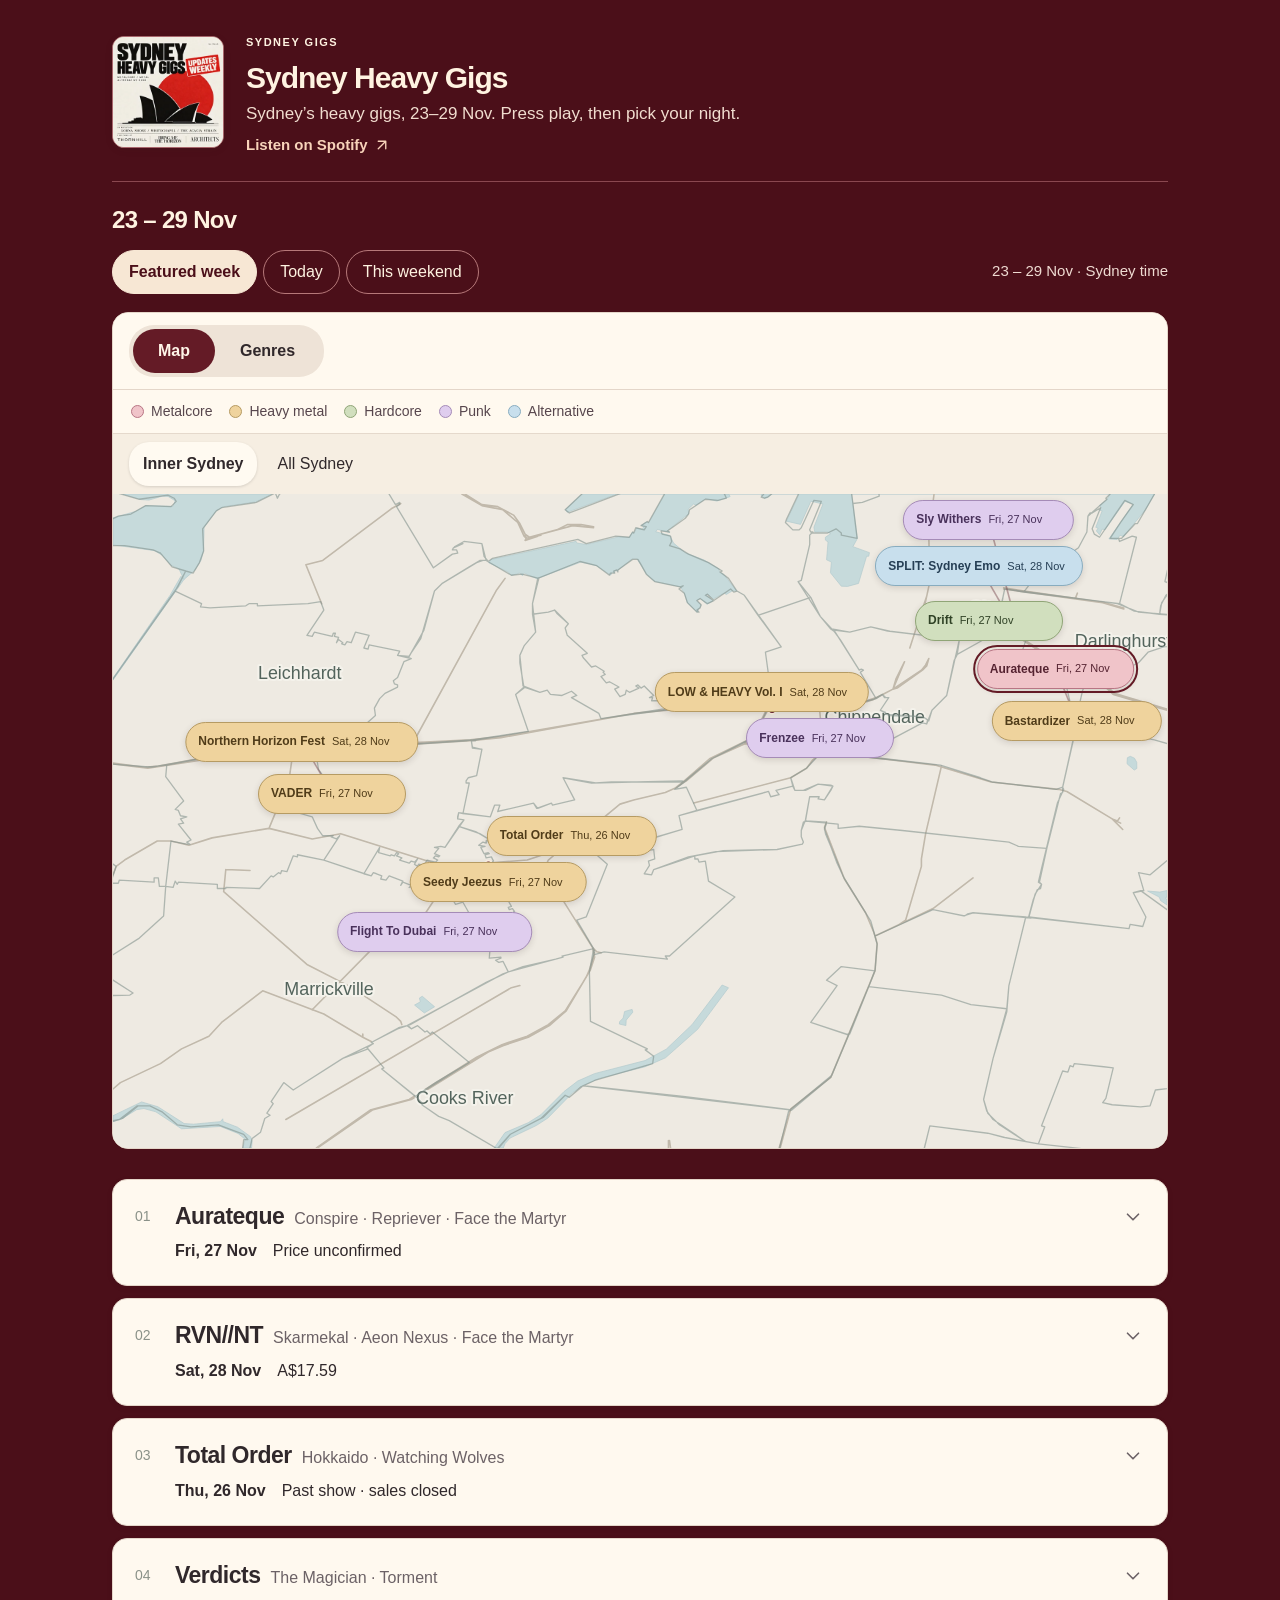
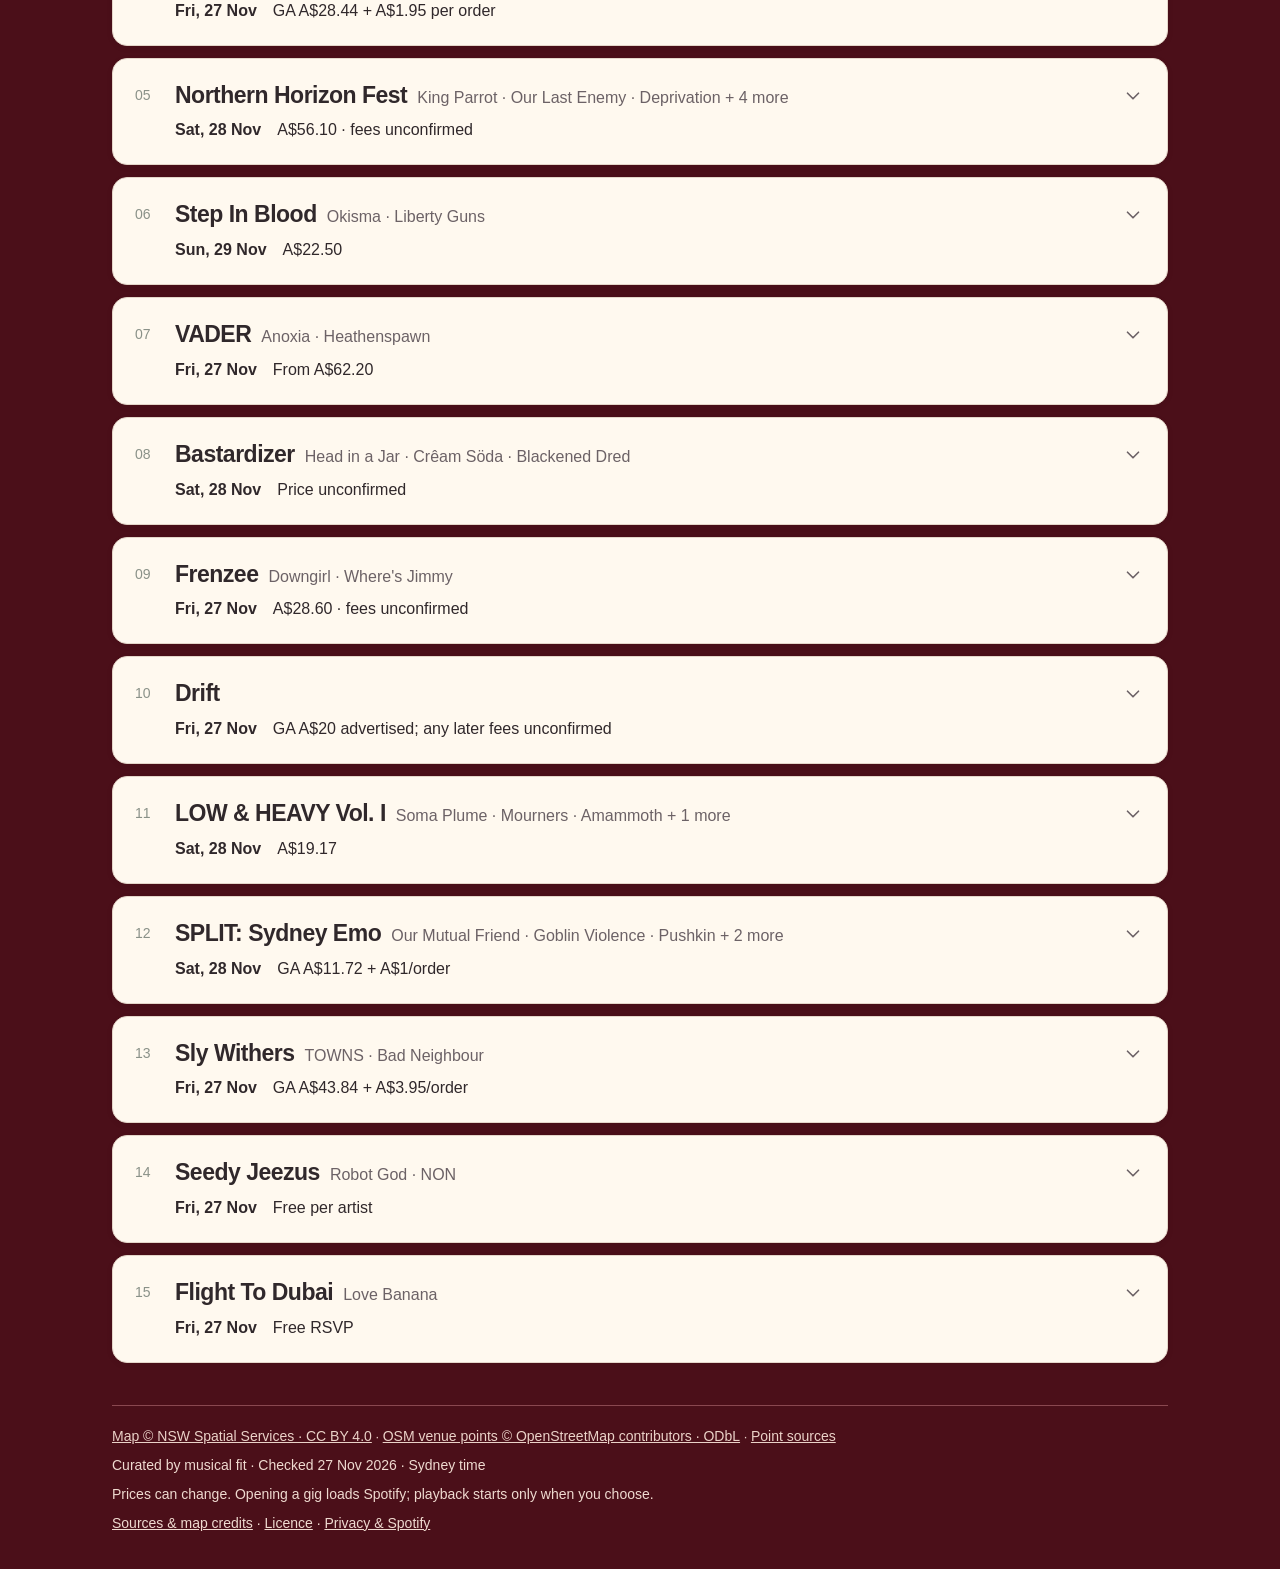
==== commit fea2b6cb: "Refresh Sydney gig details for November 27" ====
--- a/index.html
+++ b/index.html
@@ -1,6 +1,6 @@
 <!doctype html>
-<html lang="en"><head><meta charset="UTF-8"><meta name="viewport" content="width=device-width, initial-scale=1"><meta name="color-scheme" content="light"><meta name="referrer" content="no-referrer"><meta http-equiv="Content-Security-Policy" content="default-src 'none'; script-src 'self'; style-src 'self'; img-src 'self'; font-src 'self'; connect-src 'none'; frame-src https://open.spotify.com; object-src 'none'; base-uri 'none'; form-action 'none'"><title>Sydney gigs · 23–29 Nov</title><link rel="icon" href="favicon.svg?v=5b30d2fde8ed" type="image/svg+xml"><link rel="stylesheet" href="styles.css?v=2fd31ad7892c"><script src="security.js?v=bd25b4d85fe7" defer></script><script src="data.js?v=596d551b5067" defer></script><script src="geography.js?v=f5ee540078b4" defer></script><script src="app.js?v=9199747a8095" defer></script></head><body>
+<html lang="en"><head><meta charset="UTF-8"><meta name="viewport" content="width=device-width, initial-scale=1"><meta name="color-scheme" content="light"><meta name="referrer" content="no-referrer"><meta http-equiv="Content-Security-Policy" content="default-src 'none'; script-src 'self'; style-src 'self'; img-src 'self'; font-src 'self'; connect-src 'none'; frame-src https://open.spotify.com; object-src 'none'; base-uri 'none'; form-action 'none'"><title>Sydney gigs · 23–29 Nov</title><link rel="icon" href="favicon.svg?v=5b30d2fde8ed" type="image/svg+xml"><link rel="stylesheet" href="styles.css?v=2fd31ad7892c"><script src="security.js?v=bd25b4d85fe7" defer></script><script src="data.js?v=7751f77c7536" defer></script><script src="geography.js?v=f5ee540078b4" defer></script><script src="app.js?v=b5bfbd86f470" defer></script></head><body>
 <a class="skip" href="#gigs">Skip to gigs</a><div class="page"><header class="playlist-header"><a class="playlist-feature" href="https://open.spotify.com/playlist/6vTaQXckWnAOEFIiVMTHNh" target="_blank" rel="noopener noreferrer"><div class="playlist-cover" id="playlist-cover"><img src="playlist-cover.webp?v=d2bd3bd86e45" width="300" height="300" alt="Sydney Heavy Gigs playlist artwork in cream and red"></div><div class="playlist-copy"><span class="brand">SYDNEY GIGS</span><h1>Sydney Heavy Gigs</h1><p>Sydney’s heavy gigs, 23–29 Nov. Press play, then pick your night.</p><span class="playlist-service">Listen on Spotify <svg class="ui-icon" width="18" height="18" viewBox="0 0 24 24" fill="none" stroke="currentColor" stroke-width="1.8" stroke-linecap="round" stroke-linejoin="round" aria-hidden="true" focusable="false"><path d="M7 17 17 7M7 7h10v10"/></svg></span></div></a></header>
 <main><div class="week-line"><h2>23 – 29 Nov</h2></div><div class="date-controls"><div class="quick-filters" role="group" aria-label="Show dates"><button data-quick-filter="week" aria-pressed="true">Featured week</button><button data-quick-filter="today" aria-pressed="false">Today</button><button data-quick-filter="weekend" aria-pressed="false">This weekend</button></div><p id="quick-range" aria-live="polite">23 – 29 Nov · Sydney time</p></div><p id="quick-empty" role="status" hidden></p><section class="explorer" aria-label="Explore individual shows"><div class="map-bar"><div class="view-switch" role="group" aria-label="Explore by location or sound"><button id="map-toggle" aria-pressed="true">Map</button><button id="sound-toggle" aria-pressed="false">Genres</button></div></div><div id="genre-legend" class="genre-legend" aria-label="Genre colour legend"></div><div id="map-view"><div class="map-range" role="group" aria-label="Geographic coverage"><button data-map-range="city" aria-pressed="true">Inner Sydney</button><button data-map-range="wide" aria-pressed="false">All Sydney</button></div><div class="map-scroll"><div class="map-canvas" id="map-canvas"><img id="geographic-map" src="sydney-map.svg?v=905423e8b8bd" alt="Geographic map of Sydney"><img id="suburb-boundaries" src="sydney-suburbs.svg?v=fa37e2499f1a" alt="" aria-hidden="true"><svg id="map-lines" viewBox="0 0 1000 620" preserveAspectRatio="none" aria-hidden="true"></svg><div id="map-markers"></div></div></div></div><div id="sound-view" hidden><div id="genre-map" class="genre-map" aria-label="Individual gigs arranged across related genre regions"></div></div></section>
-<section id="gigs" aria-label="This week's shows"><div id="gig-list"></div></section></main><footer><p class="map-attribution"><a href="MAP-LICENSE.txt?v=385b7ab3bd0a">Map © NSW Spatial Services · CC BY 4.0</a> · <a href="venue-coordinate-license.txt?v=2ff74d38068f">OSM venue points © OpenStreetMap contributors · ODbL</a> · <a href="venue-coordinate-sources.json?v=ea7352eab6ef">Point sources</a></p><p>Curated by musical fit · Checked 26 Nov 2026 · Sydney time</p><p>Prices can change. Opening a gig loads Spotify; playback starts only when you choose.</p><a href="PROVENANCE.txt?v=4e908d559df7">Sources & map credits</a> · <a href="LICENSE.txt?v=875b96231281">Licence</a> · <a href="PRIVACY.txt?v=d795142dca82">Privacy & Spotify</a></footer></div>
+<section id="gigs" aria-label="This week's shows"><div id="gig-list"></div></section></main><footer><p class="map-attribution"><a href="MAP-LICENSE.txt?v=385b7ab3bd0a">Map © NSW Spatial Services · CC BY 4.0</a> · <a href="venue-coordinate-license.txt?v=2ff74d38068f">OSM venue points © OpenStreetMap contributors · ODbL</a> · <a href="venue-coordinate-sources.json?v=ea7352eab6ef">Point sources</a></p><p>Curated by musical fit · Checked 27 Nov 2026 · Sydney time</p><p>Prices can change. Opening a gig loads Spotify; playback starts only when you choose.</p><a href="PROVENANCE.txt?v=b06a0d6e7cee">Sources & map credits</a> · <a href="LICENSE.txt?v=875b96231281">Licence</a> · <a href="PRIVACY.txt?v=d795142dca82">Privacy & Spotify</a></footer></div>
 <noscript>Enable JavaScript to explore the locally bundled gig data.</noscript></body></html>
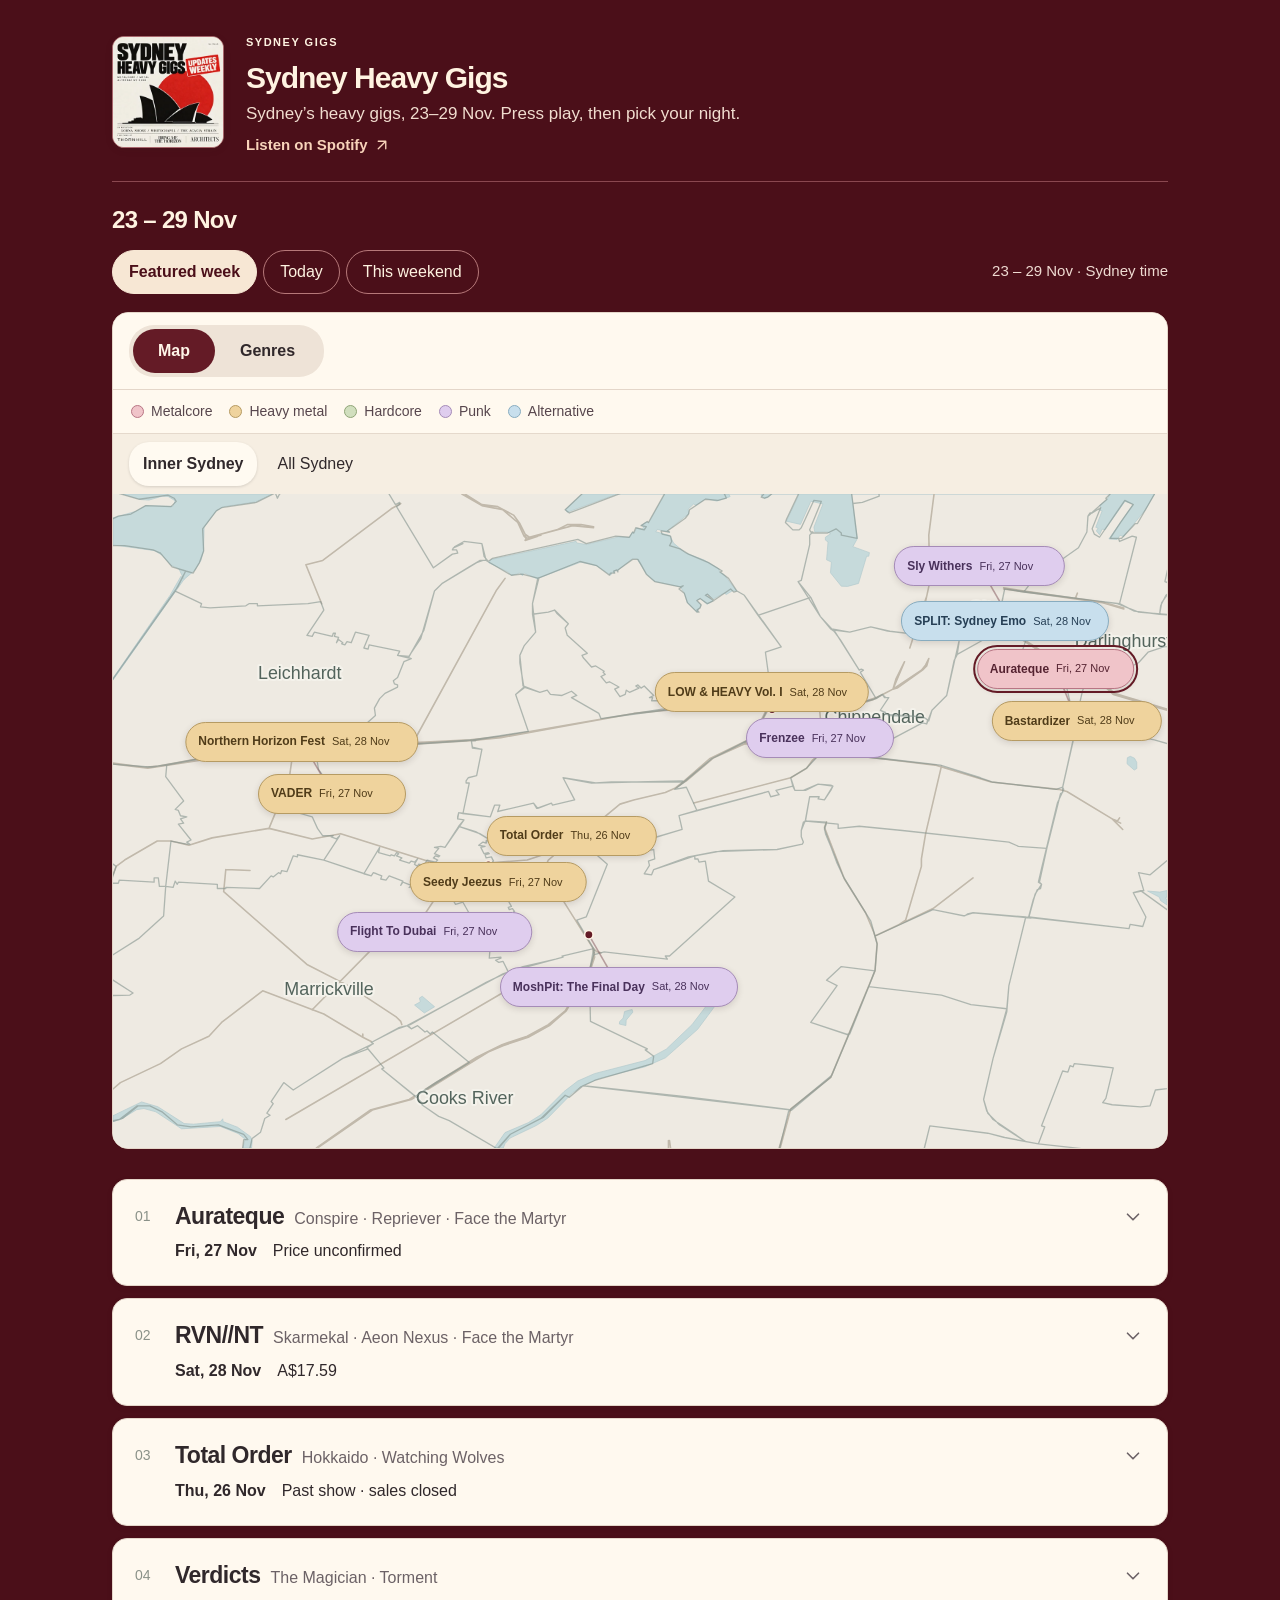
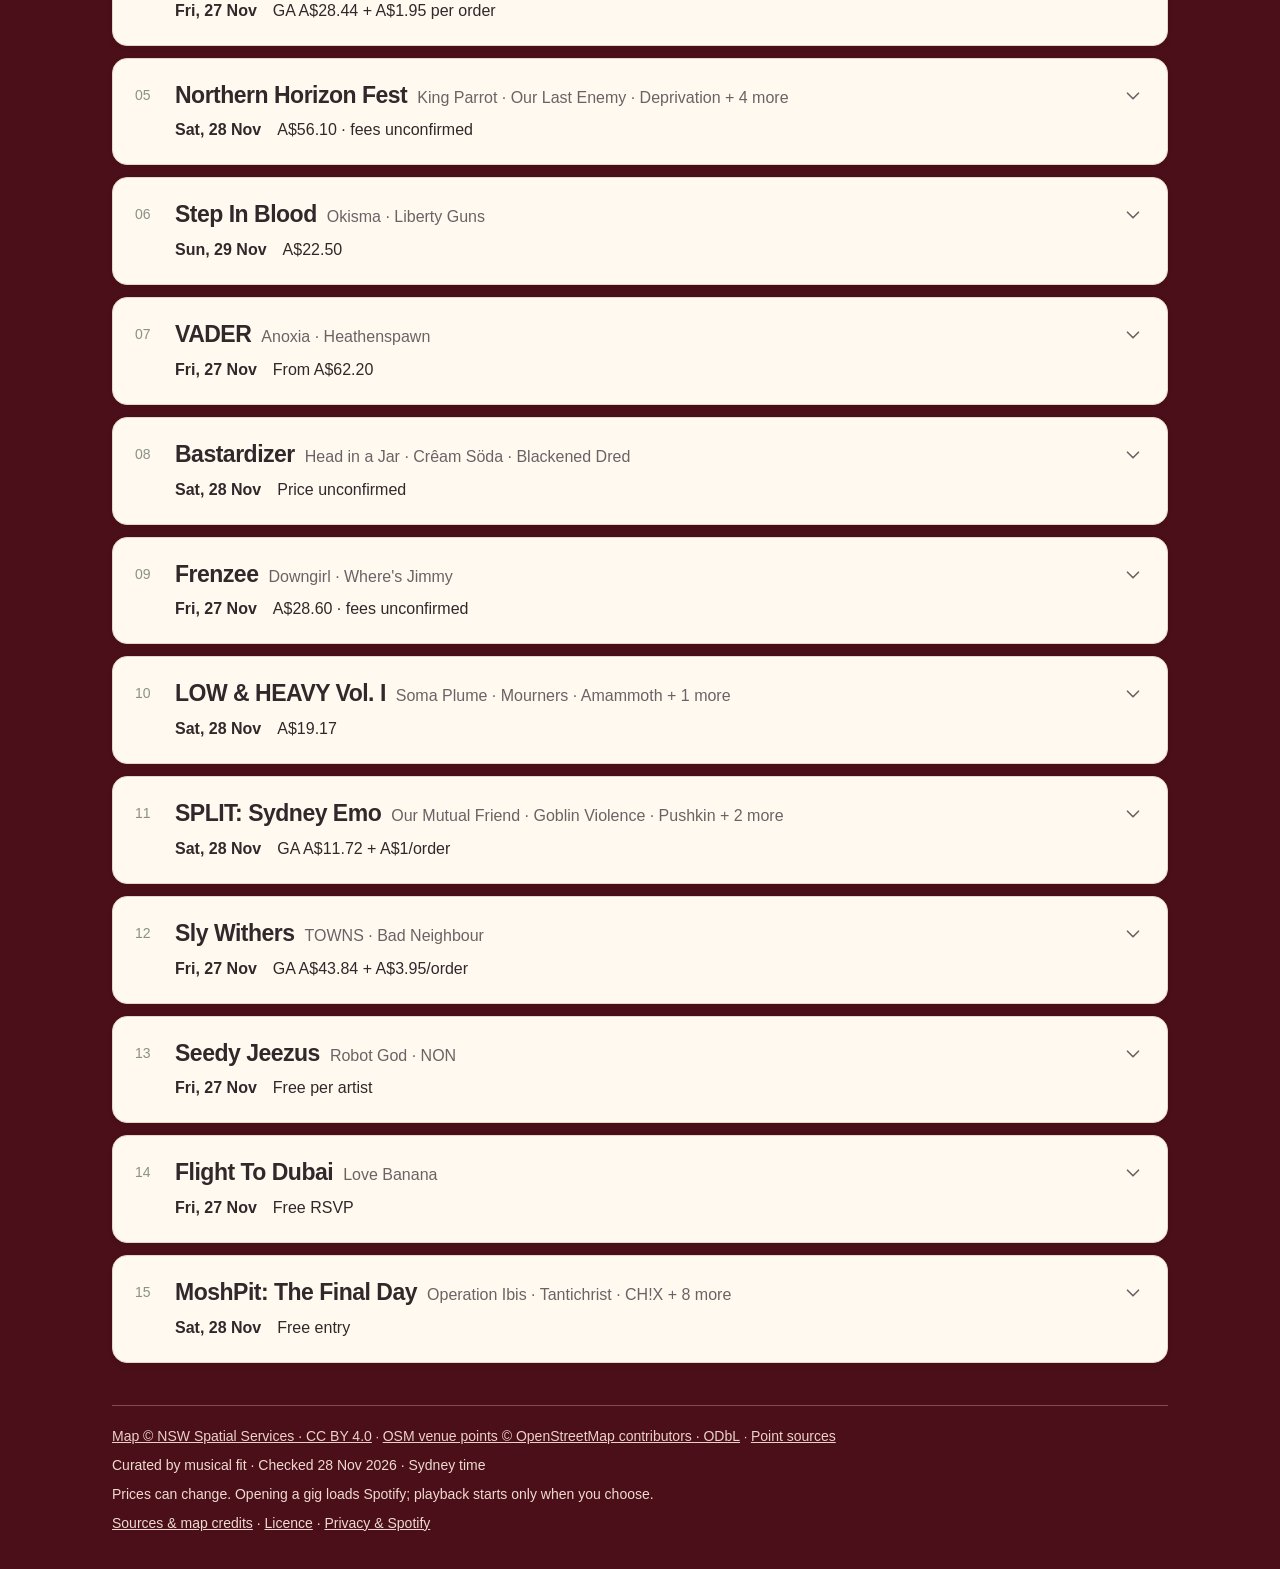
==== commit dd150e56: "Refresh Sydney gig details for November 28" ====
--- a/index.html
+++ b/index.html
@@ -1,6 +1,6 @@
 <!doctype html>
-<html lang="en"><head><meta charset="UTF-8"><meta name="viewport" content="width=device-width, initial-scale=1"><meta name="color-scheme" content="light"><meta name="referrer" content="no-referrer"><meta http-equiv="Content-Security-Policy" content="default-src 'none'; script-src 'self'; style-src 'self'; img-src 'self'; font-src 'self'; connect-src 'none'; frame-src https://open.spotify.com; object-src 'none'; base-uri 'none'; form-action 'none'"><title>Sydney gigs · 23–29 Nov</title><link rel="icon" href="favicon.svg?v=5b30d2fde8ed" type="image/svg+xml"><link rel="stylesheet" href="styles.css?v=2fd31ad7892c"><script src="security.js?v=bd25b4d85fe7" defer></script><script src="data.js?v=7751f77c7536" defer></script><script src="geography.js?v=f5ee540078b4" defer></script><script src="app.js?v=b5bfbd86f470" defer></script></head><body>
+<html lang="en"><head><meta charset="UTF-8"><meta name="viewport" content="width=device-width, initial-scale=1"><meta name="color-scheme" content="light"><meta name="referrer" content="no-referrer"><meta http-equiv="Content-Security-Policy" content="default-src 'none'; script-src 'self'; style-src 'self'; img-src 'self'; font-src 'self'; connect-src 'none'; frame-src https://open.spotify.com; object-src 'none'; base-uri 'none'; form-action 'none'"><title>Sydney gigs · 23–29 Nov</title><link rel="icon" href="favicon.svg?v=5b30d2fde8ed" type="image/svg+xml"><link rel="stylesheet" href="styles.css?v=2fd31ad7892c"><script src="security.js?v=bd25b4d85fe7" defer></script><script src="data.js?v=32d79504d5c0" defer></script><script src="geography.js?v=f5ee540078b4" defer></script><script src="app.js?v=b5bfbd86f470" defer></script></head><body>
 <a class="skip" href="#gigs">Skip to gigs</a><div class="page"><header class="playlist-header"><a class="playlist-feature" href="https://open.spotify.com/playlist/6vTaQXckWnAOEFIiVMTHNh" target="_blank" rel="noopener noreferrer"><div class="playlist-cover" id="playlist-cover"><img src="playlist-cover.webp?v=d2bd3bd86e45" width="300" height="300" alt="Sydney Heavy Gigs playlist artwork in cream and red"></div><div class="playlist-copy"><span class="brand">SYDNEY GIGS</span><h1>Sydney Heavy Gigs</h1><p>Sydney’s heavy gigs, 23–29 Nov. Press play, then pick your night.</p><span class="playlist-service">Listen on Spotify <svg class="ui-icon" width="18" height="18" viewBox="0 0 24 24" fill="none" stroke="currentColor" stroke-width="1.8" stroke-linecap="round" stroke-linejoin="round" aria-hidden="true" focusable="false"><path d="M7 17 17 7M7 7h10v10"/></svg></span></div></a></header>
 <main><div class="week-line"><h2>23 – 29 Nov</h2></div><div class="date-controls"><div class="quick-filters" role="group" aria-label="Show dates"><button data-quick-filter="week" aria-pressed="true">Featured week</button><button data-quick-filter="today" aria-pressed="false">Today</button><button data-quick-filter="weekend" aria-pressed="false">This weekend</button></div><p id="quick-range" aria-live="polite">23 – 29 Nov · Sydney time</p></div><p id="quick-empty" role="status" hidden></p><section class="explorer" aria-label="Explore individual shows"><div class="map-bar"><div class="view-switch" role="group" aria-label="Explore by location or sound"><button id="map-toggle" aria-pressed="true">Map</button><button id="sound-toggle" aria-pressed="false">Genres</button></div></div><div id="genre-legend" class="genre-legend" aria-label="Genre colour legend"></div><div id="map-view"><div class="map-range" role="group" aria-label="Geographic coverage"><button data-map-range="city" aria-pressed="true">Inner Sydney</button><button data-map-range="wide" aria-pressed="false">All Sydney</button></div><div class="map-scroll"><div class="map-canvas" id="map-canvas"><img id="geographic-map" src="sydney-map.svg?v=905423e8b8bd" alt="Geographic map of Sydney"><img id="suburb-boundaries" src="sydney-suburbs.svg?v=fa37e2499f1a" alt="" aria-hidden="true"><svg id="map-lines" viewBox="0 0 1000 620" preserveAspectRatio="none" aria-hidden="true"></svg><div id="map-markers"></div></div></div></div><div id="sound-view" hidden><div id="genre-map" class="genre-map" aria-label="Individual gigs arranged across related genre regions"></div></div></section>
-<section id="gigs" aria-label="This week's shows"><div id="gig-list"></div></section></main><footer><p class="map-attribution"><a href="MAP-LICENSE.txt?v=385b7ab3bd0a">Map © NSW Spatial Services · CC BY 4.0</a> · <a href="venue-coordinate-license.txt?v=2ff74d38068f">OSM venue points © OpenStreetMap contributors · ODbL</a> · <a href="venue-coordinate-sources.json?v=ea7352eab6ef">Point sources</a></p><p>Curated by musical fit · Checked 27 Nov 2026 · Sydney time</p><p>Prices can change. Opening a gig loads Spotify; playback starts only when you choose.</p><a href="PROVENANCE.txt?v=b06a0d6e7cee">Sources & map credits</a> · <a href="LICENSE.txt?v=875b96231281">Licence</a> · <a href="PRIVACY.txt?v=d795142dca82">Privacy & Spotify</a></footer></div>
+<section id="gigs" aria-label="This week's shows"><div id="gig-list"></div></section></main><footer><p class="map-attribution"><a href="MAP-LICENSE.txt?v=385b7ab3bd0a">Map © NSW Spatial Services · CC BY 4.0</a> · <a href="venue-coordinate-license.txt?v=2ff74d38068f">OSM venue points © OpenStreetMap contributors · ODbL</a> · <a href="venue-coordinate-sources.json?v=ea7352eab6ef">Point sources</a></p><p>Curated by musical fit · Checked 28 Nov 2026 · Sydney time</p><p>Prices can change. Opening a gig loads Spotify; playback starts only when you choose.</p><a href="PROVENANCE.txt?v=a39bf6a11849">Sources & map credits</a> · <a href="LICENSE.txt?v=875b96231281">Licence</a> · <a href="PRIVACY.txt?v=d795142dca82">Privacy & Spotify</a></footer></div>
 <noscript>Enable JavaScript to explore the locally bundled gig data.</noscript></body></html>
